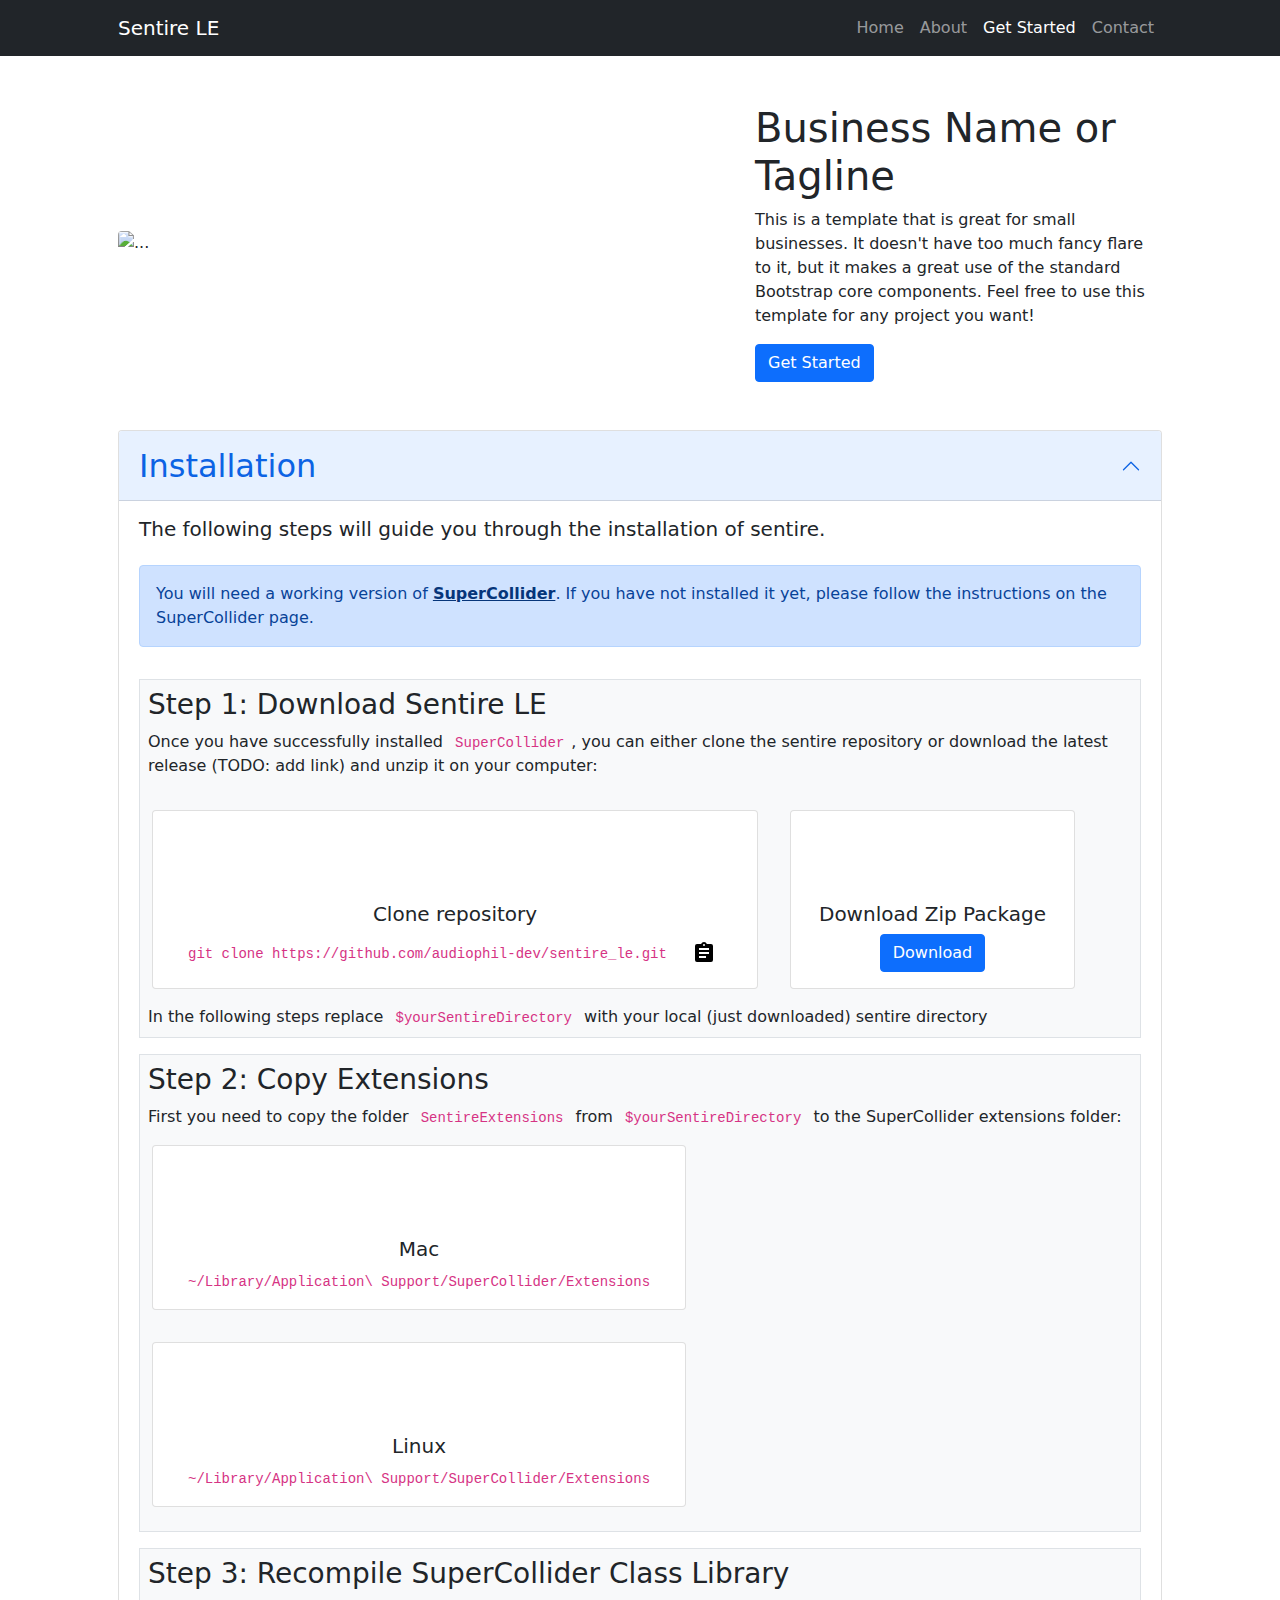
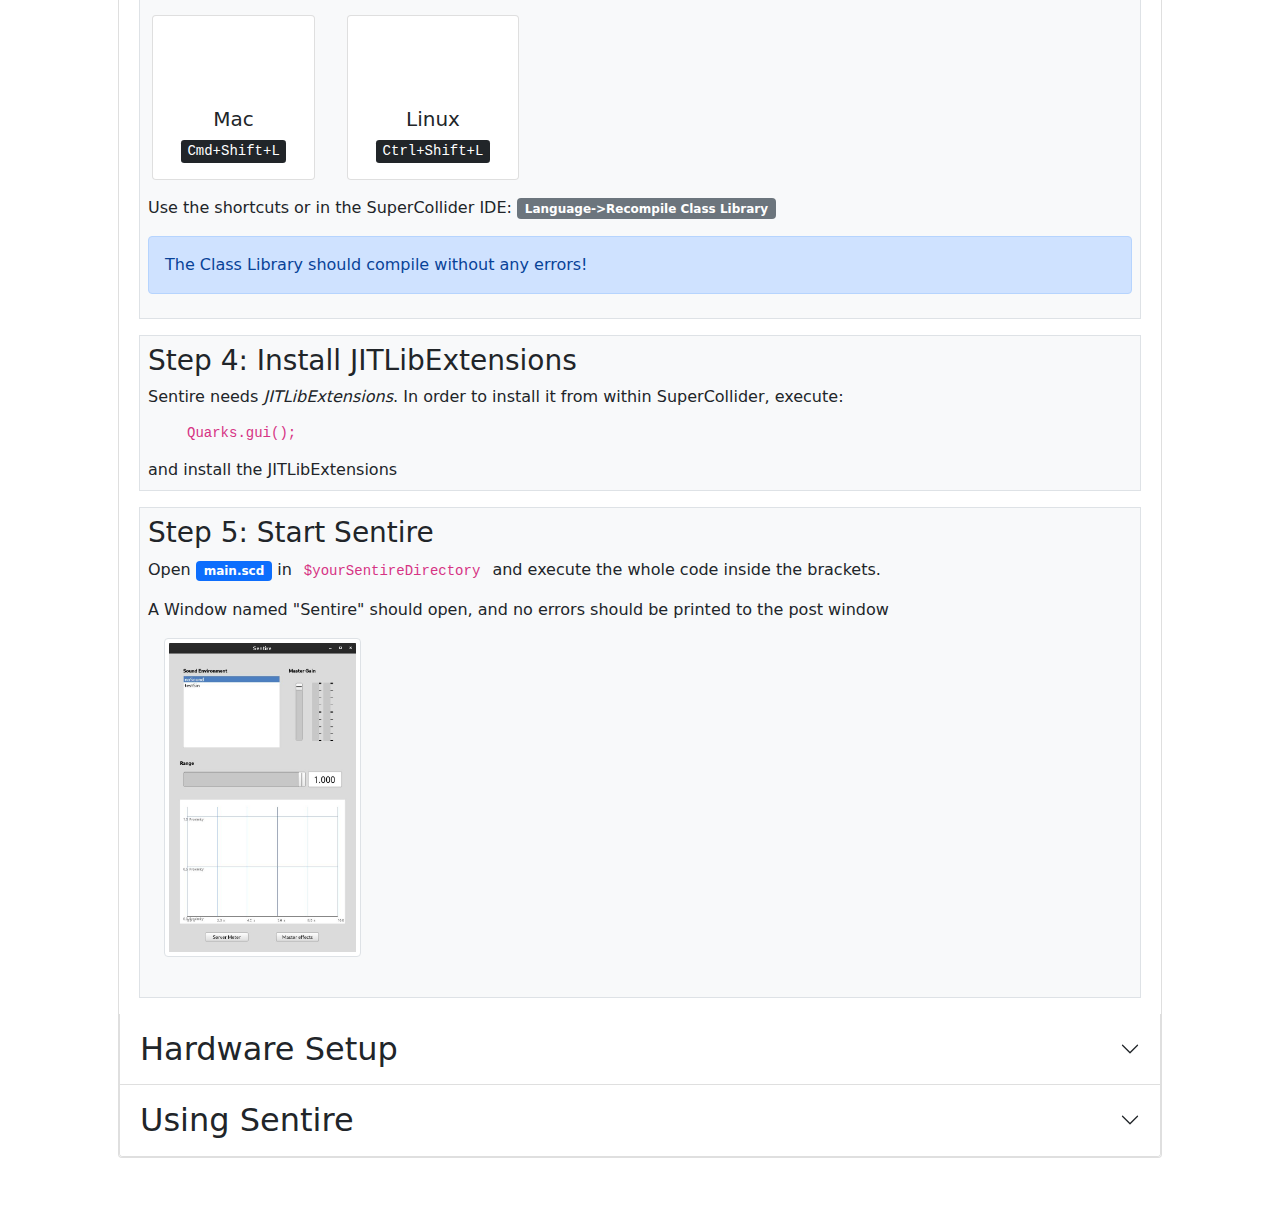
==== docs/getting-started.html @ d215a847 "First simple version of web page, still work in progress" ====
<!DOCTYPE html>
<html lang="en">

<head>
    <meta charset="utf-8" />
    <meta name="viewport" content="width=device-width, initial-scale=1, shrink-to-fit=no" />
    <meta name="description" content="" />
    <meta name="author" content="" />
    <title>Sentire</title>
    <!-- Favicon-->
    <link rel="icon" type="image/x-icon" href="assets/favicon.ico" />
    <!-- Core theme CSS (includes Bootstrap)-->
    <link href="css/styles.css" rel="stylesheet" />
</head>

<body>
    <!-- Responsive navbar-->
    <nav class="navbar navbar-expand-lg navbar-dark bg-dark">
        <div class="container px-5">
            <a class="navbar-brand" href="#!">Sentire LE</a>
            <button class="navbar-toggler" type="button" data-bs-toggle="collapse"
                data-bs-target="#navbarSupportedContent" aria-controls="navbarSupportedContent" aria-expanded="false"
                aria-label="Toggle navigation"><span class="navbar-toggler-icon"></span></button>
            <div class="collapse navbar-collapse" id="navbarSupportedContent">
                <ul class="navbar-nav ms-auto mb-2 mb-lg-0">
                    <li class="nav-item"><a class="nav-link" href="index.html">Home</a></li>
                    <li class="nav-item"><a class="nav-link" href="#!">About</a></li>
                    <li class="nav-item"><a class="nav-link active" aria-current="page" href="#!">Get Started</a></li>
                    <li class="nav-item"><a class="nav-link" href="#!">Contact</a></li>
                </ul>
            </div>
        </div>
    </nav>
    <!-- Page Content-->
    <div class="container px-4 px-lg-5">
        <!-- Heading Row-->
        <div class="row gx-4 gx-lg-5 align-items-center my-5">
            <div class="col-lg-7"><img class="img-fluid rounded mb-4 mb-lg-0"
                    src="https://dummyimage.com/900x400/dee2e6/6c757d.jpg" alt="..." /></div>
            <div class="col-lg-5">
                <h1 class="font-weight-light">Business Name or Tagline</h1>
                <p>This is a template that is great for small businesses. It doesn't have too much fancy flare to it,
                    but it makes a great use of the standard Bootstrap core components. Feel free to use this template
                    for any project you want!</p>
                <a class="btn btn-primary" href="#!">Get Started</a>
            </div>
        </div>
        <!-- Accordion-->
        <div class="accordion" id="accordionExample">
            <div class="accordion-item">
                <h2 class="accordion-header" id="Installation">
                    <button class="accordion-button" type="button" data-bs-toggle="collapse"
                        data-bs-target="#collapseOne" aria-expanded="true" aria-controls="collapseOne">
                        Installation
                    </button>
                </h2>
                
                <div id="collapseOne" class="accordion-collapse collapse show" aria-labelledby="Installation"
                    data-bs-parent="#accordionExample">
                    <!-- Accordion Body-->
                    <div class="accordion-body">
                        <div class="d-grid gap-3">
                            <h5>The following steps will guide you through the installation of sentire.</h5>
                            <div class="alert alert-primary" role="alert">
                                You will need a working version of <a href="https://supercollider.github.io"
                                    class="alert-link">SuperCollider</a>. If you have not installed it yet, please
                                follow the instructions on the SuperCollider page.
                            </div>

                            <!--Step 1: Download-->
                            <div class="p-2 bg-light border">
                                <h3>Step 1: Download Sentire LE</h3>

                                <div class="d-grid gap-1">

                                    <p>Once you have successfully installed <code>SuperCollider</code>, you can either
                                        clone the sentire repository or download the latest release (TODO: add link) and
                                        unzip it on your computer:</p>
                                    
                                </div>

                                <div class="row">
                                    <div class="card text-center" style="width: auto;">
                                        <div class="card-body">

                                            <i class='fab fa-github' style='font-size:50px; margin: 1rem'></i>
                                            <h5 class="card-title">Clone repository</h5>
                                            <p class="card-text">
                                                <Code>git clone https://github.com/audiophil-dev/sentire_le.git</Code>
                                                <button type="button"
                                                    class="btn btn-default btn-copy js-tooltip js-copy"
                                                    data-toggle="tooltip" data-placement="bottom"
                                                    data-copy="git clone https://github.com/audiophil-dev/sentire_le.git"
                                                    title="Copy to clipboard">
                                                    <!-- icon from google's material design library -->
                                                    <svg class="icon" xmlns="http://www.w3.org/2000/svg"
                                                        xmlns:xlink="http://www.w3.org/1999/xlink" version="1.1"
                                                        width="24" height="24" viewBox="0 0 24 24">
                                                        <path
                                                            d="M17,9H7V7H17M17,13H7V11H17M14,17H7V15H14M12,3A1,1 0 0,1 13,4A1,1 0 0,1 12,5A1,1 0 0,1 11,4A1,1 0 0,1 12,3M19,3H14.82C14.4,1.84 13.3,1 12,1C10.7,1 9.6,1.84 9.18,3H5A2,2 0 0,0 3,5V19A2,2 0 0,0 5,21H19A2,2 0 0,0 21,19V5A2,2 0 0,0 19,3Z" />
                                                    </svg>
                                                </button>
                                            </p>
                                        </div>
                                    </div>

                                    <div class="card text-center" style="width: auto;">
                                        <div class="card-body">
                                            <i class='fas fa-download' style='font-size:50px; margin: 1rem'></i>

                                            <h5 class="card-title">Download Zip Package</h5>

                                            <p class="card-text">
                                                <button type="button" class="btn btn-primary">Download</button>
                                        </div>
                                    </div>
                                </div>

                                In the following steps replace <code>$yourSentireDirectory</code> with your local (just downloaded) sentire directory


                            </div>
                            <div class="p-2 bg-light border">
                                <h3>Step 2: Copy Extensions</h3>

                                First you need to copy the folder <code>SentireExtensions</code> from <code>$yourSentireDirectory</code> to the SuperCollider extensions folder:

                                <div class="row">
                                    <div class="card text-center" style="width: auto;">
                                        <div class="card-body">
                                            <i class='fab fa-apple' style='font-size:50px; margin: 1rem'></i>
                                            <h5 class="card-title">Mac</h5>
                                            <p class="card-text">
                                                <Code>~/Library/Application\ Support/SuperCollider/Extensions</Code>
                                            </p>
                                        </div>
                                    </div>

                                    <div class="card text-center" style="width: auto;">
                                        <div class="card-body">
                                            <i class='fab fa-linux' style='font-size:50px; margin: 1rem'></i>
                                            <h5 class="card-title">Linux</h5>
                                            <p class="card-text">
                                                <Code>~/Library/Application\ Support/SuperCollider/Extensions</Code>
                                        </div>
                                    </div>
                                </div>

                            </div>
                            <!--Step 3-->
                            <div class="p-2 bg-light border">
                                <h3>Step 3: Recompile SuperCollider Class Library</h3>

                                <div class="row">
                                    <div class="card text-center" style="width: auto;">
                                        <div class="card-body">
                                            <i class='fab fa-apple' style='font-size:50px; margin: 1rem'></i>
                                            <h5 class="card-title">Mac</h5>
                                            <p class="card-text">
                                                <kbd>Cmd+Shift+L</kbd>
                                            </p>
                                        </div>
                                    </div>

                                    <div class="card text-center" style="width: auto;">
                                        <div class="card-body">
                                            <i class='fab fa-linux' style='font-size:50px; margin: 1rem'></i>
                                            <h5 class="card-title">Linux</h5>
                                            <p class="card-text">
                                                <kbd>Ctrl+Shift+L</kbd>
                                        </div>
                                    </div>
                                </div>

                                <p>
                                Use the shortcuts or in the SuperCollider IDE: <span class="badge bg-secondary">Language->Recompile Class Library</span>
                                </p>

                                <div class="alert alert-primary" role="alert">
                                    The Class Library should compile without any errors!
                                </div>
                            </div>

                            <!--Step 4-->
                            <div class="p-2 bg-light border">
                                <h3>Step 4: Install JITLibExtensions</h3>

                                Sentire needs <i>JITLibExtensions</i>. In order to install it from within SuperCollider, execute:
                                
                                <pre><code>Quarks.gui();</code></pre>

                                and install the JITLibExtensions
                                
                            </div>

                            <!--Step 5-->
                            <div class="p-2 bg-light border">
                                <h3>Step 5: Start Sentire</h3>
                                <p>
                                Open <span class="badge bg-primary">main.scd</span> in <code>$yourSentireDirectory</code> and execute the whole code inside the brackets.
                                </p>
                                A Window named "Sentire" should open, and no errors should be printed to the post window

                                <p>
                                <img src="assets/sentire_software.jpeg" class="img-thumbnail" alt="Responsive image">
                                </p>
                            </div>
                        </div>
                        


                    

                    </div>

                </div>
                <div class="accordion-item">
                    <h2 class="accordion-header" id="headingTwo">
                        <button class="accordion-button collapsed" type="button" data-bs-toggle="collapse"
                            data-bs-target="#collapseTwo" aria-expanded="false" aria-controls="collapseTwo">
                            Hardware Setup
                        </button>
                    </h2>
                    <div id="collapseTwo" class="accordion-collapse collapse" aria-labelledby="headingTwo"
                        data-bs-parent="#accordionExample">
                        <div class="accordion-body">
                            <strong>This is the second item's accordion body.</strong> It is hidden by default, until
                            the collapse plugin adds the appropriate classes that we use to style each element. These
                            classes control the overall appearance, as well as the showing and hiding via CSS
                            transitions. You can modify any of this with custom CSS or overriding our default variables.
                            It's also worth noting that just about any HTML can go within the
                            <code>.accordion-body</code>, though the transition does limit overflow.
                        </div>
                    </div>
                </div>
                <div class="accordion-item">
                    <h2 class="accordion-header" id="headingThree">
                        <button class="accordion-button collapsed" type="button" data-bs-toggle="collapse"
                            data-bs-target="#collapseThree" aria-expanded="false" aria-controls="collapseThree">
                            Using Sentire
                        </button>
                    </h2>
                    <div id="collapseThree" class="accordion-collapse collapse" aria-labelledby="headingThree"
                        data-bs-parent="#accordionExample">
                        <div class="accordion-body">
                            <strong>This is the third item's accordion body.</strong> It is hidden by default, until the
                            collapse plugin adds the appropriate classes that we use to style each element. These
                            classes control the overall appearance, as well as the showing and hiding via CSS
                            transitions. You can modify any of this with custom CSS or overriding our default variables.
                            It's also worth noting that just about any HTML can go within the
                            <code>.accordion-body</code>, though the transition does limit overflow.
                        </div>
                    </div>
                </div>
            </div>
        </div>
        </div>

        <!-- Footer-->
        <div id="footer"></div>

        <!-- Bootstrap core JS-->
        <script src="https://cdn.jsdelivr.net/npm/bootstrap@5.1.3/dist/js/bootstrap.bundle.min.js"></script>
        <!-- Core theme JS-->
        <script 
            src="https://code.jquery.com/jquery-3.3.1.js"
            integrity="sha256-2Kok7MbOyxpgUVvAk/HJ2jigOSYS2auK4Pfzbm7uH60="
            crossorigin="anonymous"></script>
        <script src="https://cdn.jsdelivr.net/npm/popper.js@1.16.0/dist/umd/popper.min.js"
            integrity="sha384-Q6E9RHvbIyZFJoft+2mJbHaEWldlvI9IOYy5n3zV9zzTtmI3UksdQRVvoxMfooAo"
            crossorigin="anonymous"></script>
        <script src="https://cdn.jsdelivr.net/npm/bootstrap@4.4.1/dist/js/bootstrap.min.js"
            integrity="sha384-wfSDF2E50Y2D1uUdj0O3uMBJnjuUD4Ih7YwaYd1iqfktj0Uod8GCExl3Og8ifwB6"
            crossorigin="anonymous"></script>
        <script src='https://kit.fontawesome.com/a076d05399.js' crossorigin='anonymous'></script>
        <script src="js/scripts.js"></script>
</body>

</html>
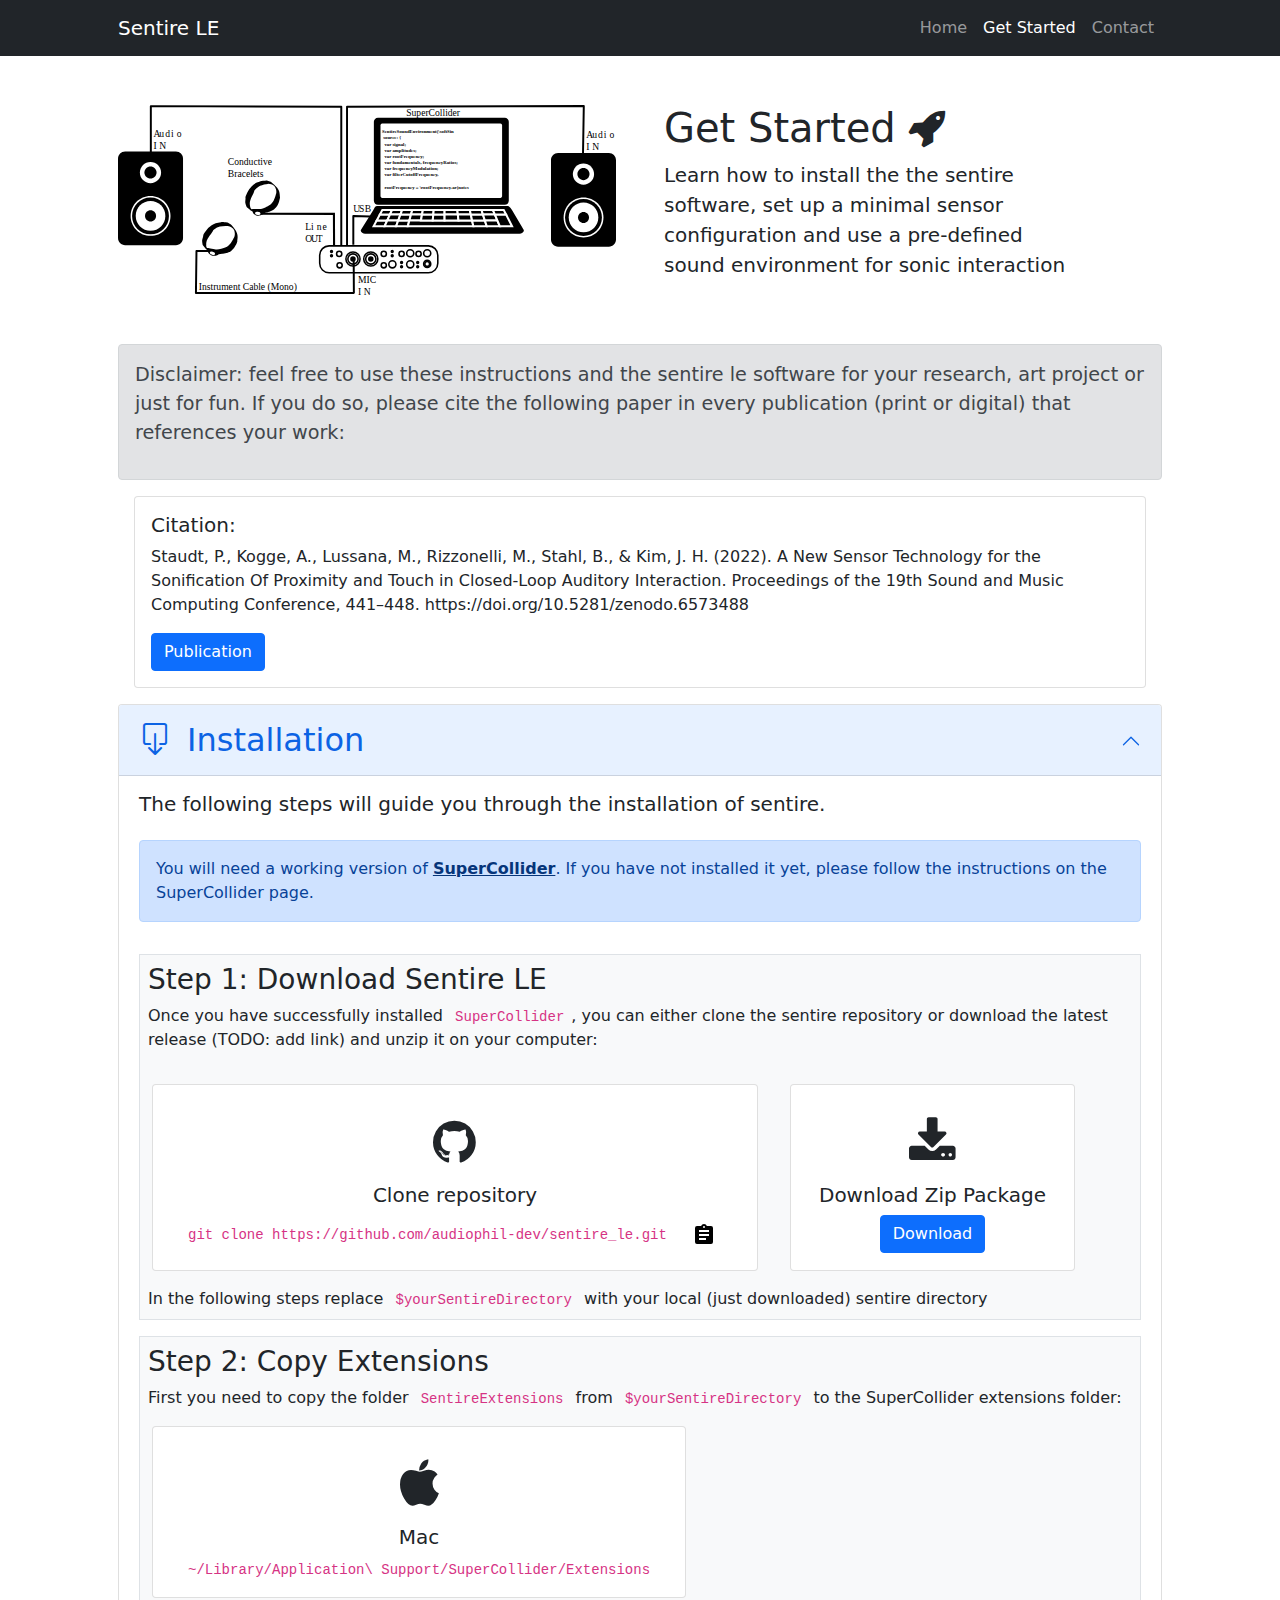
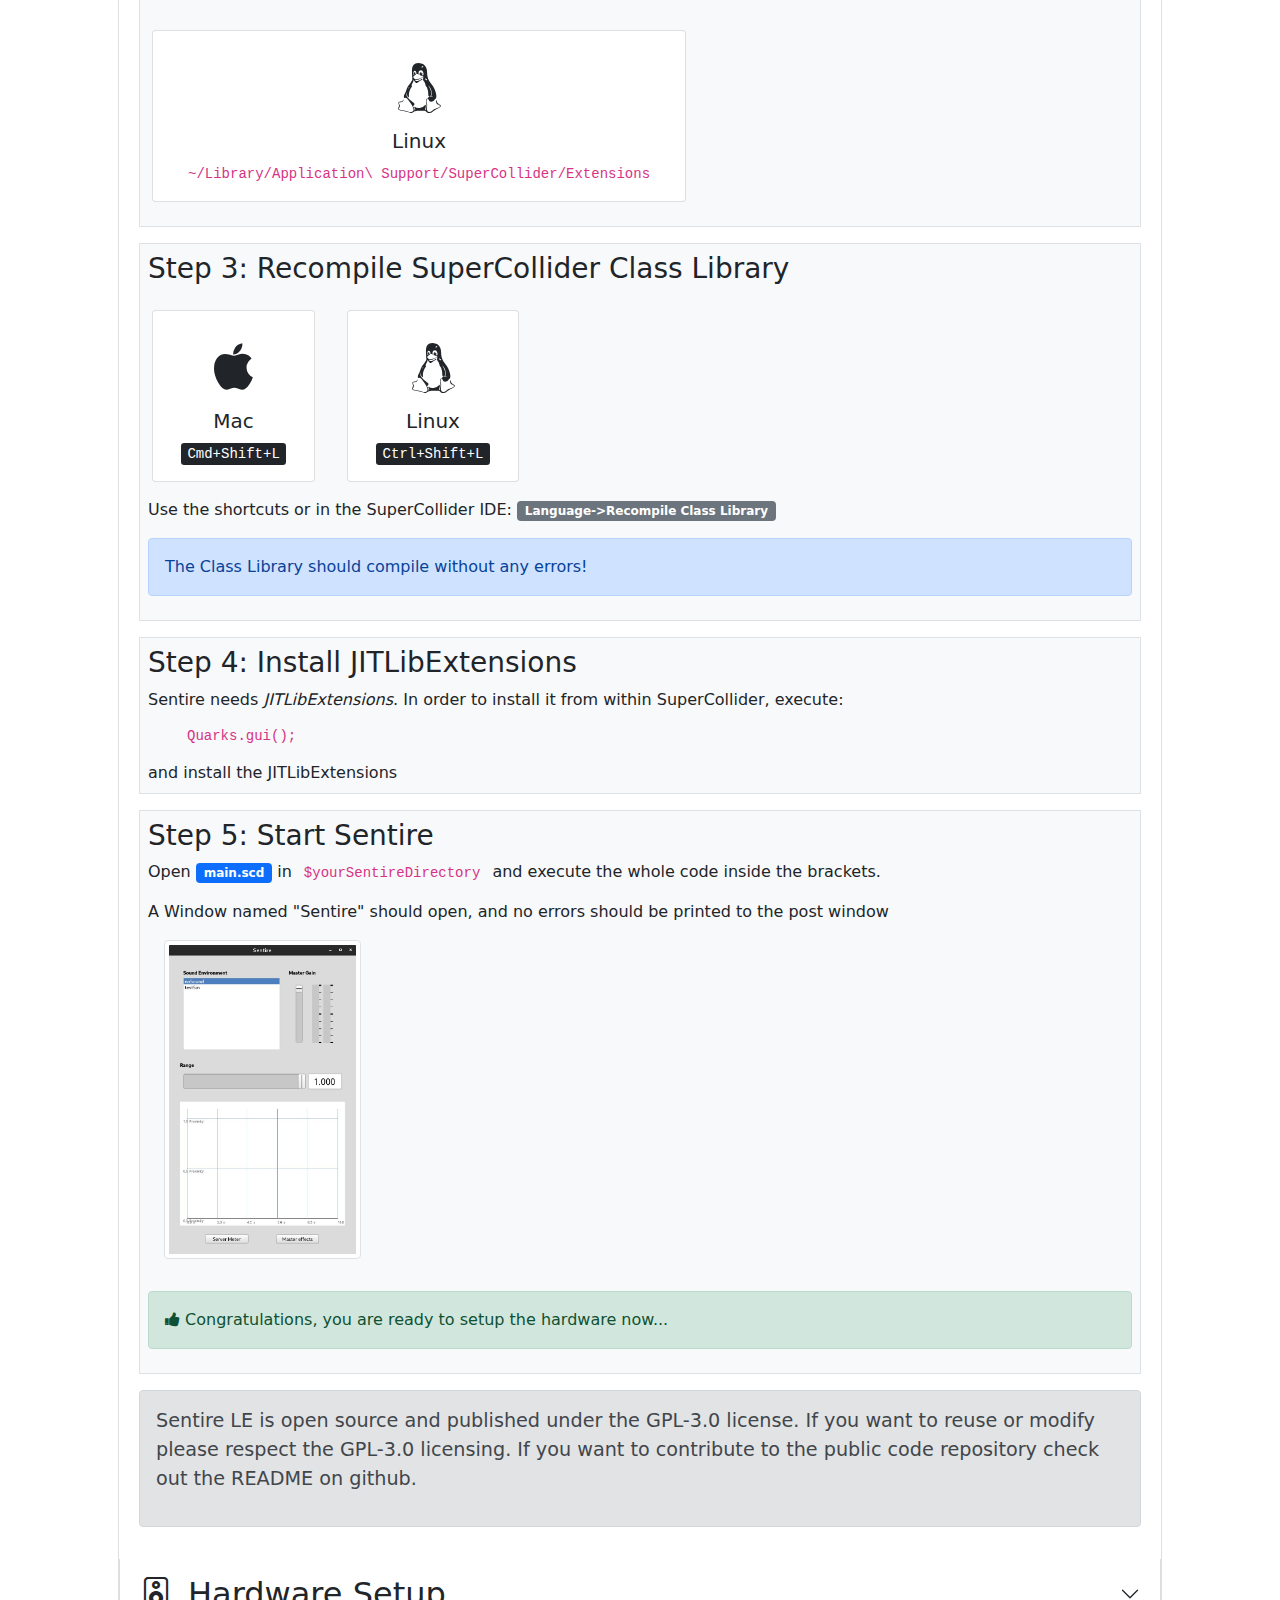
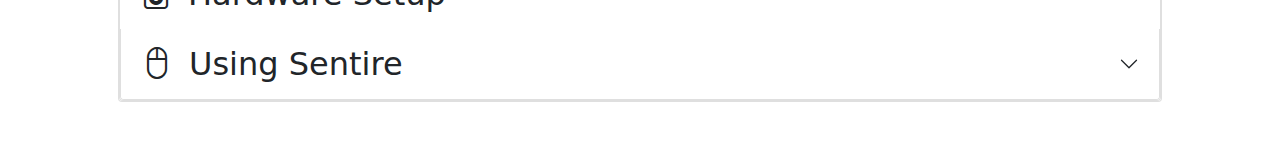
==== commit 832ac20b: "Plenty of new content, mainly getting started..." ====
--- a/docs/getting-started.html
+++ b/docs/getting-started.html
@@ -7,10 +7,17 @@
     <meta name="description" content="" />
     <meta name="author" content="" />
     <title>Sentire</title>
-    <!-- Favicon-->
-    <link rel="icon" type="image/x-icon" href="assets/favicon.ico" />
-    <!-- Core theme CSS (includes Bootstrap)-->
-    <link href="css/styles.css" rel="stylesheet" />
+
+    <!-- Bootstrap Font Icon CSS -->
+    <link rel="stylesheet" href="https://cdn.jsdelivr.net/npm/bootstrap-icons@1.5.0/font/bootstrap-icons.css">
+</head>
+<!-- Favicon-->
+<link rel="icon" type="image/x-icon" href="assets/favicon.ico" />
+<!-- Core theme CSS (includes Bootstrap)-->
+<link href="css/styles.css" rel="stylesheet" />
+
+<!-- Font Awesome -->
+<link href="//netdna.bootstrapcdn.com/font-awesome/4.0.3/css/font-awesome.css" rel="stylesheet">
 </head>
 
 <body>
@@ -24,7 +31,6 @@
             <div class="collapse navbar-collapse" id="navbarSupportedContent">
                 <ul class="navbar-nav ms-auto mb-2 mb-lg-0">
                     <li class="nav-item"><a class="nav-link" href="index.html">Home</a></li>
-                    <li class="nav-item"><a class="nav-link" href="#!">About</a></li>
                     <li class="nav-item"><a class="nav-link active" aria-current="page" href="#!">Get Started</a></li>
                     <li class="nav-item"><a class="nav-link" href="#!">Contact</a></li>
                 </ul>
@@ -35,26 +41,46 @@
     <div class="container px-4 px-lg-5">
         <!-- Heading Row-->
         <div class="row gx-4 gx-lg-5 align-items-center my-5">
-            <div class="col-lg-7"><img class="img-fluid rounded mb-4 mb-lg-0"
-                    src="https://dummyimage.com/900x400/dee2e6/6c757d.jpg" alt="..." /></div>
+            <div class="col-lg-6"><img class="img-fluid rounded mb-4 mb-lg-0" src="assets/setup.svg" /></div>
             <div class="col-lg-5">
-                <h1 class="font-weight-light">Business Name or Tagline</h1>
-                <p>This is a template that is great for small businesses. It doesn't have too much fancy flare to it,
-                    but it makes a great use of the standard Bootstrap core components. Feel free to use this template
-                    for any project you want!</p>
-                <a class="btn btn-primary" href="#!">Get Started</a>
+                <h1 class="font-weight-light">Get Started <i class='fa fa-rocket'></i></h1>
+                <p class="lead">Learn how to install the the sentire software, set up a minimal sensor configuration and
+                    use a pre-defined sound environment for sonic interaction</p>
             </div>
         </div>
+
+        <!-- Disclaimer -->
+        <div class="alert alert-secondary" role="alert" style="font-size: larger;">
+            <p>Disclaimer: feel free to use these instructions and the sentire le software for your research, art
+                project or just for fun. If you do so, please cite the following paper in every publication (print or
+                digital) that references your work:
+            </p>
+        </div>
+
+        <div class="row-lg-5">
+            <div class="card" style="width: auto;">
+                <div class="card-body">
+                    <h5 class="card-title">Citation:</h5>
+                    <p class="card-text">
+                        Staudt, P., Kogge, A., Lussana, M., Rizzonelli, M., Stahl, B., & Kim, J. H. (2022). A New Sensor
+                        Technology for the Sonification Of Proximity and Touch in Closed-Loop Auditory Interaction.
+                        Proceedings of the 19th Sound and Music Computing Conference, 441–448.
+                        https://doi.org/10.5281/zenodo.6573488</p>
+                    <a href="https://doi.org/10.5281/zenodo.6573488" target="_blank" class="btn btn-primary">Publication</a>
+                </div>
+            </div>
+        </div>
+
         <!-- Accordion-->
-        <div class="accordion" id="accordionExample">
+        <div class="accordion" id="accordionInstruction">
             <div class="accordion-item">
                 <h2 class="accordion-header" id="Installation">
                     <button class="accordion-button" type="button" data-bs-toggle="collapse"
                         data-bs-target="#collapseOne" aria-expanded="true" aria-controls="collapseOne">
-                        Installation
+                        <i class="bi-box-arrow-down" style="padding-right: 1rem"></i> Installation
                     </button>
                 </h2>
-                
+
                 <div id="collapseOne" class="accordion-collapse collapse show" aria-labelledby="Installation"
                     data-bs-parent="#accordionExample">
                     <!-- Accordion Body-->
@@ -76,14 +102,14 @@
                                     <p>Once you have successfully installed <code>SuperCollider</code>, you can either
                                         clone the sentire repository or download the latest release (TODO: add link) and
                                         unzip it on your computer:</p>
-                                    
+
                                 </div>
 
                                 <div class="row">
                                     <div class="card text-center" style="width: auto;">
                                         <div class="card-body">
 
-                                            <i class='fab fa-github' style='font-size:50px; margin: 1rem'></i>
+                                            <i class='fa fa-github' style='font-size:50px; margin: 1rem'></i>
                                             <h5 class="card-title">Clone repository</h5>
                                             <p class="card-text">
                                                 <Code>git clone https://github.com/audiophil-dev/sentire_le.git</Code>
@@ -106,7 +132,7 @@
 
                                     <div class="card text-center" style="width: auto;">
                                         <div class="card-body">
-                                            <i class='fas fa-download' style='font-size:50px; margin: 1rem'></i>
+                                            <i class='fa fa-download' style='font-size:50px; margin: 1rem'></i>
 
                                             <h5 class="card-title">Download Zip Package</h5>
 
@@ -116,19 +142,21 @@
                                     </div>
                                 </div>
 
-                                In the following steps replace <code>$yourSentireDirectory</code> with your local (just downloaded) sentire directory
+                                In the following steps replace <code>$yourSentireDirectory</code> with your local (just
+                                downloaded) sentire directory
 
 
                             </div>
                             <div class="p-2 bg-light border">
                                 <h3>Step 2: Copy Extensions</h3>
 
-                                First you need to copy the folder <code>SentireExtensions</code> from <code>$yourSentireDirectory</code> to the SuperCollider extensions folder:
+                                First you need to copy the folder <code>SentireExtensions</code> from
+                                <code>$yourSentireDirectory</code> to the SuperCollider extensions folder:
 
                                 <div class="row">
                                     <div class="card text-center" style="width: auto;">
                                         <div class="card-body">
-                                            <i class='fab fa-apple' style='font-size:50px; margin: 1rem'></i>
+                                            <i class='fa fa-apple' style='font-size:50px; margin: 1rem'></i>
                                             <h5 class="card-title">Mac</h5>
                                             <p class="card-text">
                                                 <Code>~/Library/Application\ Support/SuperCollider/Extensions</Code>
@@ -138,7 +166,7 @@
 
                                     <div class="card text-center" style="width: auto;">
                                         <div class="card-body">
-                                            <i class='fab fa-linux' style='font-size:50px; margin: 1rem'></i>
+                                            <i class='fa fa-linux' style='font-size:50px; margin: 1rem'></i>
                                             <h5 class="card-title">Linux</h5>
                                             <p class="card-text">
                                                 <Code>~/Library/Application\ Support/SuperCollider/Extensions</Code>
@@ -154,7 +182,7 @@
                                 <div class="row">
                                     <div class="card text-center" style="width: auto;">
                                         <div class="card-body">
-                                            <i class='fab fa-apple' style='font-size:50px; margin: 1rem'></i>
+                                            <i class='fa fa-apple' style='font-size:50px; margin: 1rem'></i>
                                             <h5 class="card-title">Mac</h5>
                                             <p class="card-text">
                                                 <kbd>Cmd+Shift+L</kbd>
@@ -164,7 +192,7 @@
 
                                     <div class="card text-center" style="width: auto;">
                                         <div class="card-body">
-                                            <i class='fab fa-linux' style='font-size:50px; margin: 1rem'></i>
+                                            <i class='fa fa-linux' style='font-size:50px; margin: 1rem'></i>
                                             <h5 class="card-title">Linux</h5>
                                             <p class="card-text">
                                                 <kbd>Ctrl+Shift+L</kbd>
@@ -173,7 +201,8 @@
                                 </div>
 
                                 <p>
-                                Use the shortcuts or in the SuperCollider IDE: <span class="badge bg-secondary">Language->Recompile Class Library</span>
+                                    Use the shortcuts or in the SuperCollider IDE: <span
+                                        class="badge bg-secondary">Language->Recompile Class Library</span>
                                 </p>
 
                                 <div class="alert alert-primary" role="alert">
@@ -185,32 +214,40 @@
                             <div class="p-2 bg-light border">
                                 <h3>Step 4: Install JITLibExtensions</h3>
 
-                                Sentire needs <i>JITLibExtensions</i>. In order to install it from within SuperCollider, execute:
-                                
+                                Sentire needs <i>JITLibExtensions</i>. In order to install it from within SuperCollider,
+                                execute:
+
                                 <pre><code>Quarks.gui();</code></pre>
 
                                 and install the JITLibExtensions
-                                
+
                             </div>
 
                             <!--Step 5-->
                             <div class="p-2 bg-light border">
                                 <h3>Step 5: Start Sentire</h3>
                                 <p>
-                                Open <span class="badge bg-primary">main.scd</span> in <code>$yourSentireDirectory</code> and execute the whole code inside the brackets.
+                                    Open <span class="badge bg-primary">main.scd</span> in
+                                    <code>$yourSentireDirectory</code> and execute the whole code inside the brackets.
                                 </p>
                                 A Window named "Sentire" should open, and no errors should be printed to the post window
-
                                 <p>
-                                <img src="assets/sentire_software.jpeg" class="img-thumbnail" alt="Responsive image">
+                                    <img src="assets/sentire_software.jpeg" class="img-thumbnail"
+                                        alt="Responsive image">
                                 </p>
+
+                                <div class="alert alert-success" role="alert">
+                                    <i class='fa fa-thumbs-up'></i>
+                                    Congratulations, you are ready to setup the hardware now...
+                                </div>
+
+                            </div>
+
+                            <div class="alert alert-secondary" role="alert" style="font-size: larger;">
+                                <p>Sentire LE is open source and published under the GPL-3.0 license. If you want to reuse or modify please respect the GPL-3.0 licensing. If you want to contribute to the public code repository check out the README on github.
+                                </p>
                             </div>
                         </div>
-                        
-
-
-                    
-
                     </div>
 
                 </div>
@@ -218,62 +255,105 @@
                     <h2 class="accordion-header" id="headingTwo">
                         <button class="accordion-button collapsed" type="button" data-bs-toggle="collapse"
                             data-bs-target="#collapseTwo" aria-expanded="false" aria-controls="collapseTwo">
-                            Hardware Setup
+                            <i class="bi-speaker" style="padding-right: 1rem"></i>Hardware Setup
                         </button>
                     </h2>
                     <div id="collapseTwo" class="accordion-collapse collapse" aria-labelledby="headingTwo"
                         data-bs-parent="#accordionExample">
                         <div class="accordion-body">
-                            <strong>This is the second item's accordion body.</strong> It is hidden by default, until
-                            the collapse plugin adds the appropriate classes that we use to style each element. These
-                            classes control the overall appearance, as well as the showing and hiding via CSS
-                            transitions. You can modify any of this with custom CSS or overriding our default variables.
-                            It's also worth noting that just about any HTML can go within the
-                            <code>.accordion-body</code>, though the transition does limit overflow.
+                            <div class="alert alert-secondary" role="alert">
+                                For a minimal sentire setup you need two instrument cables an audio interface with at
+                                least three output channels and one input channel with pre-amplification (MIC input)
+
+                            </div>
+
+                            <h3>Cables</h3>
+
+                            You can use any (audio) cable as a basis, but we recommend to use TRS Cables (standard
+                            instrument cable with Jack connectors).
+
+
+                            <div class="row">
+                                <div class="card text-center" style="width: 18rem;">
+                                    <img src="assets/sentire_cable.jpeg" class="card-img-top"
+                                        style="height:15rem; width:auto;">
+                                    <div class="card-body">
+                                        <h5 class="card-title">Professional Solution</h5>
+                                        <p class="card-text">
+                                            We use thin instrument cables with a TRS connector on the one side and a
+                                            conductive wristband (ESD Wristband) fixed to the other side.
+                                        </p>
+                                    </div>
+                                </div>
+
+                                <div class="card text-center" style="width: 18rem;">
+                                    <div class="card-body">
+                                        <i class="bi-tools" style='font-size:10rem'></i>
+                                        <h5 class="card-title">DIY Solution</h5>
+                                        Take an old instrument cable with Jack connectors (TRS). Optionally cut one end.
+                                        You can attach anything that conducts to the "hot" wire of the cable.
+                                        <p class="card-text">
+                                    </div>
+                                </div>
+                            </div>
+
+                            <h3>Connections to the audio interface</h3>
+
+                            <p>Connect one cable to the first mic input (channel 1) of your audio interface, the other
+                                to the first line output (channel 1). Connect your speaker or sound system to line out
+                                channels 3 and 4.
+                            </p>
+
+                            <div class="alert alert-warning" role="alert">
+                                <i class='fa fa-info' style="padding-right:1rem"></i>
+                                If you want to use another channel configuration, you need to change the configuration
+                                of the sentire software (see next section).
+                            </div>
                         </div>
                     </div>
-                </div>
-                <div class="accordion-item">
-                    <h2 class="accordion-header" id="headingThree">
-                        <button class="accordion-button collapsed" type="button" data-bs-toggle="collapse"
-                            data-bs-target="#collapseThree" aria-expanded="false" aria-controls="collapseThree">
-                            Using Sentire
-                        </button>
-                    </h2>
-                    <div id="collapseThree" class="accordion-collapse collapse" aria-labelledby="headingThree"
-                        data-bs-parent="#accordionExample">
-                        <div class="accordion-body">
-                            <strong>This is the third item's accordion body.</strong> It is hidden by default, until the
-                            collapse plugin adds the appropriate classes that we use to style each element. These
-                            classes control the overall appearance, as well as the showing and hiding via CSS
-                            transitions. You can modify any of this with custom CSS or overriding our default variables.
-                            It's also worth noting that just about any HTML can go within the
-                            <code>.accordion-body</code>, though the transition does limit overflow.
+                    <div class="accordion-item">
+                        <h2 class="accordion-header" id="headingThree">
+                            <button class="accordion-button collapsed" type="button" data-bs-toggle="collapse"
+                                data-bs-target="#collapseThree" aria-expanded="false" aria-controls="collapseThree">
+                                <i class="bi-mouse2" style="padding-right: 1rem"></i>
+                                Using Sentire
+                            </button>
+                        </h2>
+                        <div id="collapseThree" class="accordion-collapse collapse" aria-labelledby="headingThree"
+                            data-bs-parent="#accordionExample">
+                            <div class="accordion-body">
+                                <strong>This is the third item's accordion body.</strong> It is hidden by default, until
+                                the
+                                collapse plugin adds the appropriate classes that we use to style each element. These
+                                classes control the overall appearance, as well as the showing and hiding via CSS
+                                transitions. You can modify any of this with custom CSS or overriding our default
+                                variables.
+                                It's also worth noting that just about any HTML can go within the
+                                <code>.accordion-body</code>, though the transition does limit overflow.
+                            </div>
                         </div>
                     </div>
                 </div>
             </div>
         </div>
-        </div>
-
-        <!-- Footer-->
-        <div id="footer"></div>
-
-        <!-- Bootstrap core JS-->
-        <script src="https://cdn.jsdelivr.net/npm/bootstrap@5.1.3/dist/js/bootstrap.bundle.min.js"></script>
-        <!-- Core theme JS-->
-        <script 
-            src="https://code.jquery.com/jquery-3.3.1.js"
-            integrity="sha256-2Kok7MbOyxpgUVvAk/HJ2jigOSYS2auK4Pfzbm7uH60="
-            crossorigin="anonymous"></script>
-        <script src="https://cdn.jsdelivr.net/npm/popper.js@1.16.0/dist/umd/popper.min.js"
-            integrity="sha384-Q6E9RHvbIyZFJoft+2mJbHaEWldlvI9IOYy5n3zV9zzTtmI3UksdQRVvoxMfooAo"
-            crossorigin="anonymous"></script>
-        <script src="https://cdn.jsdelivr.net/npm/bootstrap@4.4.1/dist/js/bootstrap.min.js"
-            integrity="sha384-wfSDF2E50Y2D1uUdj0O3uMBJnjuUD4Ih7YwaYd1iqfktj0Uod8GCExl3Og8ifwB6"
-            crossorigin="anonymous"></script>
-        <script src='https://kit.fontawesome.com/a076d05399.js' crossorigin='anonymous'></script>
-        <script src="js/scripts.js"></script>
+    </div>
+
+    <!-- Footer-->
+    <div id="footer"></div>
+
+    <!-- Bootstrap core JS-->
+    <script src="https://cdn.jsdelivr.net/npm/bootstrap@5.1.3/dist/js/bootstrap.bundle.min.js"></script>
+    <!-- Core theme JS-->
+    <script src="https://code.jquery.com/jquery-3.3.1.js"
+        integrity="sha256-2Kok7MbOyxpgUVvAk/HJ2jigOSYS2auK4Pfzbm7uH60=" crossorigin="anonymous"></script>
+    <script src="https://cdn.jsdelivr.net/npm/popper.js@1.16.0/dist/umd/popper.min.js"
+        integrity="sha384-Q6E9RHvbIyZFJoft+2mJbHaEWldlvI9IOYy5n3zV9zzTtmI3UksdQRVvoxMfooAo"
+        crossorigin="anonymous"></script>
+    <script src="https://cdn.jsdelivr.net/npm/bootstrap@4.4.1/dist/js/bootstrap.min.js"
+        integrity="sha384-wfSDF2E50Y2D1uUdj0O3uMBJnjuUD4Ih7YwaYd1iqfktj0Uod8GCExl3Og8ifwB6"
+        crossorigin="anonymous"></script>
+    <!--script src='https://kit.fontawesome.com/a076d05399.js' crossorigin='anonymous'></script-->
+    <script src="js/scripts.js"></script>
 </body>
 
 </html>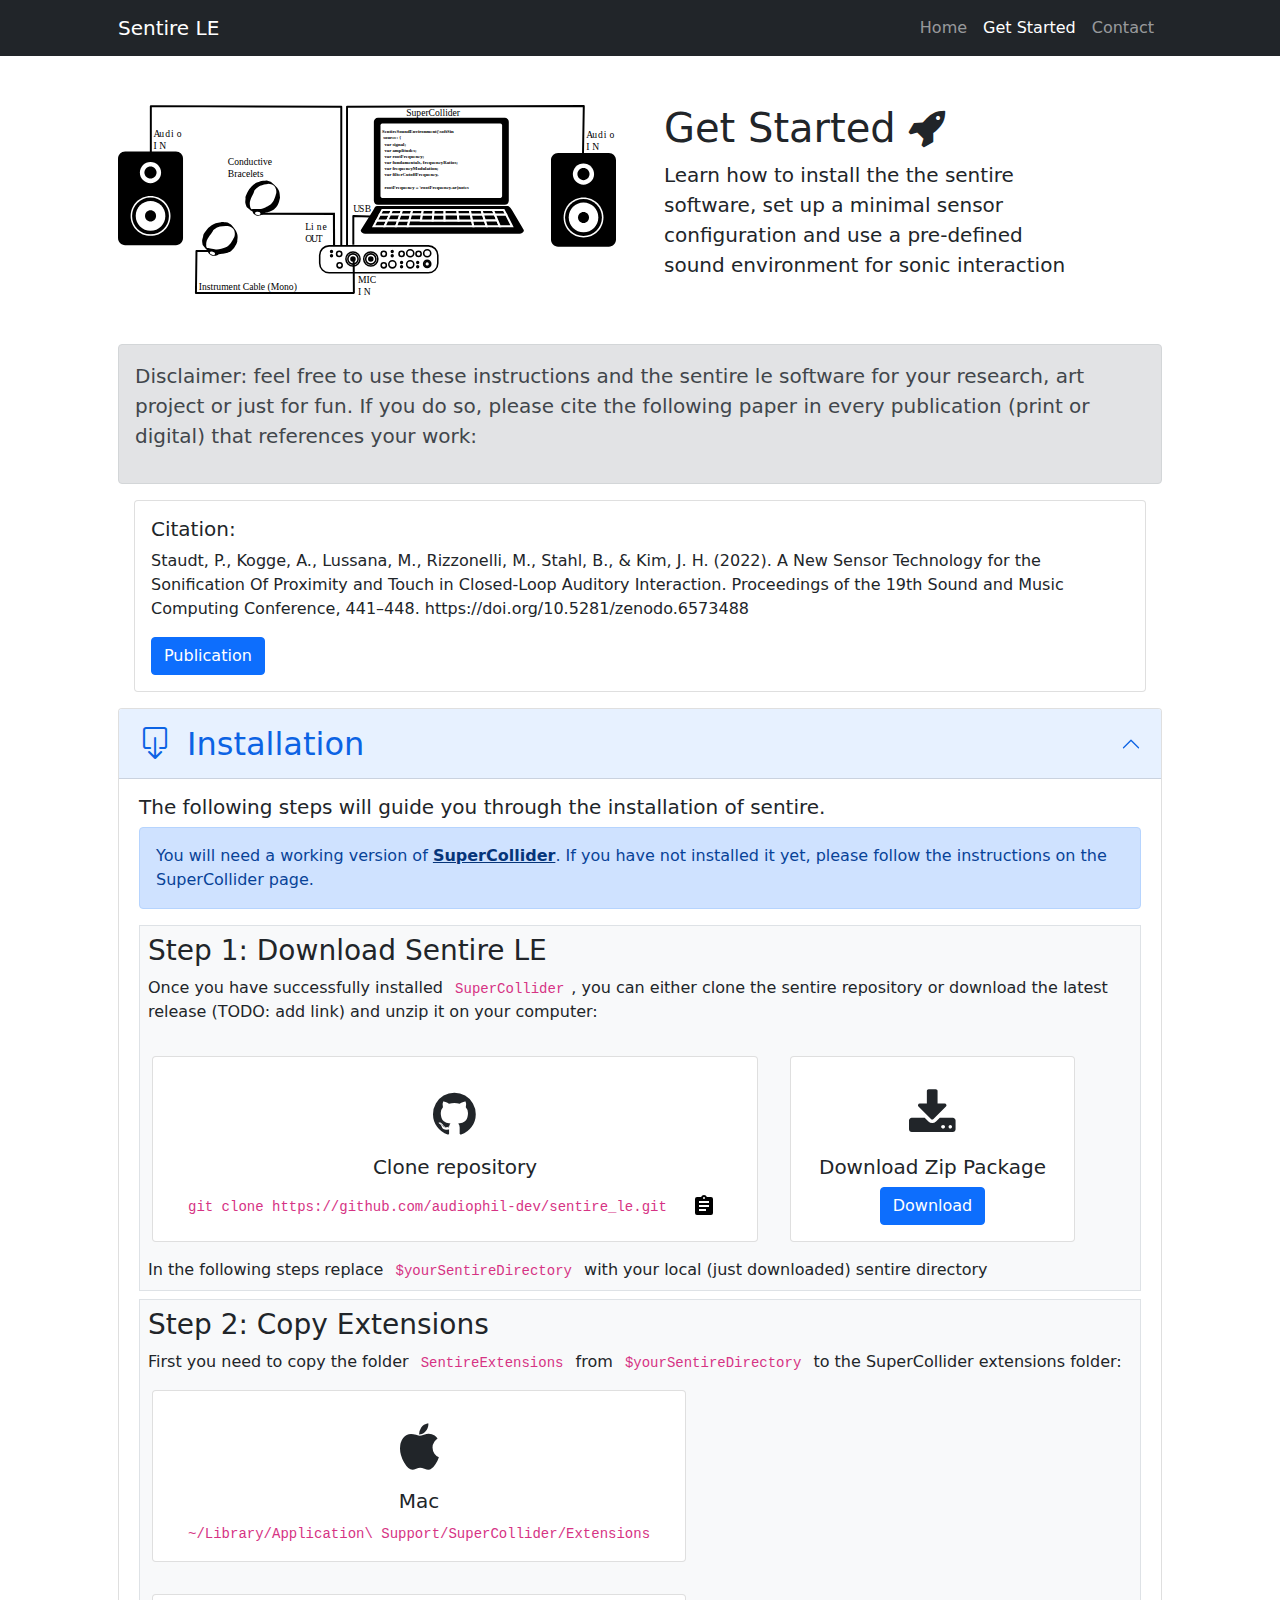
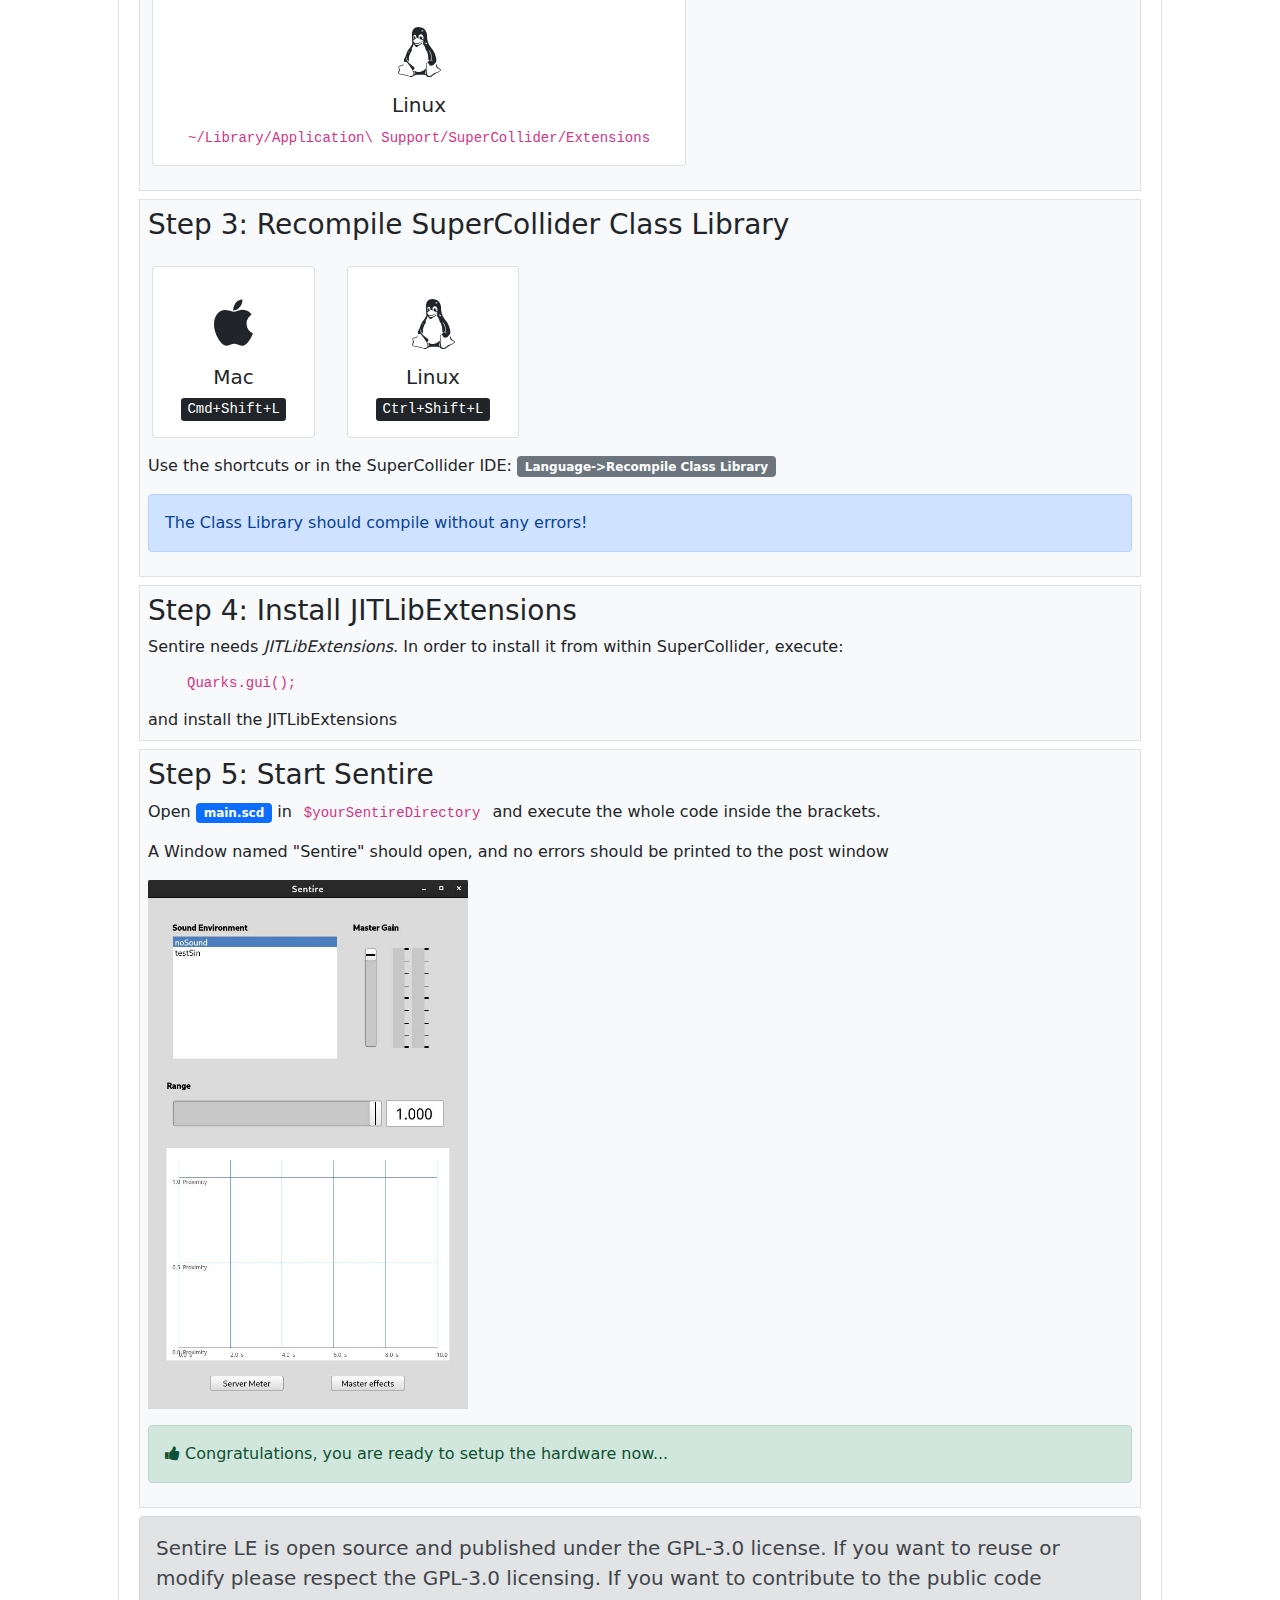
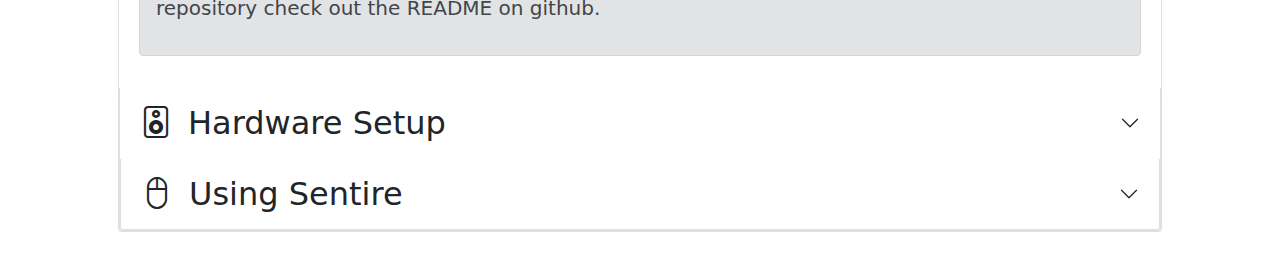
==== commit ea6fd18b: "Fixing several layout issues" ====
--- a/docs/getting-started.html
+++ b/docs/getting-started.html
@@ -50,7 +50,7 @@
         </div>
 
         <!-- Disclaimer -->
-        <div class="alert alert-secondary" role="alert" style="font-size: larger;">
+        <div class="alert alert-secondary fs-5" role="alert">
             <p>Disclaimer: feel free to use these instructions and the sentire le software for your research, art
                 project or just for fun. If you do so, please cite the following paper in every publication (print or
                 digital) that references your work:
@@ -66,7 +66,8 @@
                         Technology for the Sonification Of Proximity and Touch in Closed-Loop Auditory Interaction.
                         Proceedings of the 19th Sound and Music Computing Conference, 441–448.
                         https://doi.org/10.5281/zenodo.6573488</p>
-                    <a href="https://doi.org/10.5281/zenodo.6573488" target="_blank" class="btn btn-primary">Publication</a>
+                    <a href="https://doi.org/10.5281/zenodo.6573488" target="_blank"
+                        class="btn btn-primary">Publication</a>
                 </div>
             </div>
         </div>
@@ -85,168 +86,171 @@
                     data-bs-parent="#accordionExample">
                     <!-- Accordion Body-->
                     <div class="accordion-body">
-                        <div class="d-grid gap-3">
-                            <h5>The following steps will guide you through the installation of sentire.</h5>
+                        <h5>The following steps will guide you through the installation of sentire.</h5>
+                        <div class="alert alert-primary" role="alert" style="width:auto">
+                            You will need a working version of <a href="https://supercollider.github.io"
+                                class="alert-link">SuperCollider</a>. If you have not installed it yet, please
+                            follow the instructions on the SuperCollider page.
+                        </div>
+
+                        <!--Step 1: Download-->
+                        <div class="p-2 mb-2 bg-light border">
+                            <h3>Step 1: Download Sentire LE</h3>
+
+                            <div class="d-grid gap-1">
+
+                                <p>Once you have successfully installed <code>SuperCollider</code>, you can either
+                                    clone the sentire repository or download the latest release (TODO: add link) and
+                                    unzip it on your computer:</p>
+
+                            </div>
+
+                            <div class="row">
+                                <div class="card text-center" style="width: auto;">
+                                    <div class="card-body">
+
+                                        <i class='fa fa-github' style='font-size:50px; margin: 1rem'></i>
+                                        <h5 class="card-title">Clone repository</h5>
+                                        <p class="card-text">
+                                            <Code>git clone https://github.com/audiophil-dev/sentire_le.git</Code>
+                                            <button type="button" class="btn btn-default btn-copy js-tooltip js-copy"
+                                                data-toggle="tooltip" data-placement="bottom"
+                                                data-copy="git clone https://github.com/audiophil-dev/sentire_le.git"
+                                                title="Copy to clipboard">
+                                                <!-- icon from google's material design library -->
+                                                <svg class="icon" xmlns="http://www.w3.org/2000/svg"
+                                                    xmlns:xlink="http://www.w3.org/1999/xlink" version="1.1" width="24"
+                                                    height="24" viewBox="0 0 24 24">
+                                                    <path
+                                                        d="M17,9H7V7H17M17,13H7V11H17M14,17H7V15H14M12,3A1,1 0 0,1 13,4A1,1 0 0,1 12,5A1,1 0 0,1 11,4A1,1 0 0,1 12,3M19,3H14.82C14.4,1.84 13.3,1 12,1C10.7,1 9.6,1.84 9.18,3H5A2,2 0 0,0 3,5V19A2,2 0 0,0 5,21H19A2,2 0 0,0 21,19V5A2,2 0 0,0 19,3Z" />
+                                                </svg>
+                                            </button>
+                                        </p>
+                                    </div>
+                                </div>
+
+                                <div class="card text-center" style="width: auto;">
+                                    <div class="card-body">
+                                        <i class='fa fa-download' style='font-size:50px; margin: 1rem'></i>
+
+                                        <h5 class="card-title">Download Zip Package</h5>
+
+                                        <p class="card-text">
+                                            <button type="button" class="btn btn-primary">Download</button>
+                                    </div>
+                                </div>
+                            </div>
+
+                            In the following steps replace <code>$yourSentireDirectory</code> with your local (just
+                            downloaded) sentire directory
+
+
+                        </div>
+                        <div class="p-2 mb-2 bg-light border">
+                            <h3>Step 2: Copy Extensions</h3>
+
+                            First you need to copy the folder <code>SentireExtensions</code> from
+                            <code>$yourSentireDirectory</code> to the SuperCollider extensions folder:
+
+                            <div class="row">
+                                <div class="card text-center" style="width: auto;">
+                                    <div class="card-body">
+                                        <i class='fa fa-apple' style='font-size:50px; margin: 1rem'></i>
+                                        <h5 class="card-title">Mac</h5>
+                                        <p class="card-text">
+                                            <Code>~/Library/Application\ Support/SuperCollider/Extensions</Code>
+                                        </p>
+                                    </div>
+                                </div>
+
+                                <div class="card text-center" style="width: auto;">
+                                    <div class="card-body">
+                                        <i class='fa fa-linux' style='font-size:50px; margin: 1rem'></i>
+                                        <h5 class="card-title">Linux</h5>
+                                        <p class="card-text">
+                                            <Code>~/Library/Application\ Support/SuperCollider/Extensions</Code>
+                                    </div>
+                                </div>
+                            </div>
+
+                        </div>
+                        <!--Step 3-->
+                        <div class="p-2 mb-2 bg-light border">
+                            <h3>Step 3: Recompile SuperCollider Class Library</h3>
+
+                            <div class="row">
+                                <div class="card text-center" style="width: auto;">
+                                    <div class="card-body">
+                                        <i class='fa fa-apple' style='font-size:50px; margin: 1rem'></i>
+                                        <h5 class="card-title">Mac</h5>
+                                        <p class="card-text">
+                                            <kbd>Cmd+Shift+L</kbd>
+                                        </p>
+                                    </div>
+                                </div>
+
+                                <div class="card text-center" style="width: auto;">
+                                    <div class="card-body">
+                                        <i class='fa fa-linux' style='font-size:50px; margin: 1rem'></i>
+                                        <h5 class="card-title">Linux</h5>
+                                        <p class="card-text">
+                                            <kbd>Ctrl+Shift+L</kbd>
+                                    </div>
+                                </div>
+                            </div>
+
+                            <p>
+                                Use the shortcuts or in the SuperCollider IDE:
+                                <span class="badge bg-secondary" style="white-space: normal;">Language->Recompile Class Library</span>
+                            </p>
+
                             <div class="alert alert-primary" role="alert">
-                                You will need a working version of <a href="https://supercollider.github.io"
-                                    class="alert-link">SuperCollider</a>. If you have not installed it yet, please
-                                follow the instructions on the SuperCollider page.
-                            </div>
-
-                            <!--Step 1: Download-->
-                            <div class="p-2 bg-light border">
-                                <h3>Step 1: Download Sentire LE</h3>
-
-                                <div class="d-grid gap-1">
-
-                                    <p>Once you have successfully installed <code>SuperCollider</code>, you can either
-                                        clone the sentire repository or download the latest release (TODO: add link) and
-                                        unzip it on your computer:</p>
-
-                                </div>
-
-                                <div class="row">
-                                    <div class="card text-center" style="width: auto;">
-                                        <div class="card-body">
-
-                                            <i class='fa fa-github' style='font-size:50px; margin: 1rem'></i>
-                                            <h5 class="card-title">Clone repository</h5>
-                                            <p class="card-text">
-                                                <Code>git clone https://github.com/audiophil-dev/sentire_le.git</Code>
-                                                <button type="button"
-                                                    class="btn btn-default btn-copy js-tooltip js-copy"
-                                                    data-toggle="tooltip" data-placement="bottom"
-                                                    data-copy="git clone https://github.com/audiophil-dev/sentire_le.git"
-                                                    title="Copy to clipboard">
-                                                    <!-- icon from google's material design library -->
-                                                    <svg class="icon" xmlns="http://www.w3.org/2000/svg"
-                                                        xmlns:xlink="http://www.w3.org/1999/xlink" version="1.1"
-                                                        width="24" height="24" viewBox="0 0 24 24">
-                                                        <path
-                                                            d="M17,9H7V7H17M17,13H7V11H17M14,17H7V15H14M12,3A1,1 0 0,1 13,4A1,1 0 0,1 12,5A1,1 0 0,1 11,4A1,1 0 0,1 12,3M19,3H14.82C14.4,1.84 13.3,1 12,1C10.7,1 9.6,1.84 9.18,3H5A2,2 0 0,0 3,5V19A2,2 0 0,0 5,21H19A2,2 0 0,0 21,19V5A2,2 0 0,0 19,3Z" />
-                                                    </svg>
-                                                </button>
-                                            </p>
-                                        </div>
-                                    </div>
-
-                                    <div class="card text-center" style="width: auto;">
-                                        <div class="card-body">
-                                            <i class='fa fa-download' style='font-size:50px; margin: 1rem'></i>
-
-                                            <h5 class="card-title">Download Zip Package</h5>
-
-                                            <p class="card-text">
-                                                <button type="button" class="btn btn-primary">Download</button>
-                                        </div>
-                                    </div>
-                                </div>
-
-                                In the following steps replace <code>$yourSentireDirectory</code> with your local (just
-                                downloaded) sentire directory
-
-
-                            </div>
-                            <div class="p-2 bg-light border">
-                                <h3>Step 2: Copy Extensions</h3>
-
-                                First you need to copy the folder <code>SentireExtensions</code> from
-                                <code>$yourSentireDirectory</code> to the SuperCollider extensions folder:
-
-                                <div class="row">
-                                    <div class="card text-center" style="width: auto;">
-                                        <div class="card-body">
-                                            <i class='fa fa-apple' style='font-size:50px; margin: 1rem'></i>
-                                            <h5 class="card-title">Mac</h5>
-                                            <p class="card-text">
-                                                <Code>~/Library/Application\ Support/SuperCollider/Extensions</Code>
-                                            </p>
-                                        </div>
-                                    </div>
-
-                                    <div class="card text-center" style="width: auto;">
-                                        <div class="card-body">
-                                            <i class='fa fa-linux' style='font-size:50px; margin: 1rem'></i>
-                                            <h5 class="card-title">Linux</h5>
-                                            <p class="card-text">
-                                                <Code>~/Library/Application\ Support/SuperCollider/Extensions</Code>
-                                        </div>
-                                    </div>
-                                </div>
-
-                            </div>
-                            <!--Step 3-->
-                            <div class="p-2 bg-light border">
-                                <h3>Step 3: Recompile SuperCollider Class Library</h3>
-
-                                <div class="row">
-                                    <div class="card text-center" style="width: auto;">
-                                        <div class="card-body">
-                                            <i class='fa fa-apple' style='font-size:50px; margin: 1rem'></i>
-                                            <h5 class="card-title">Mac</h5>
-                                            <p class="card-text">
-                                                <kbd>Cmd+Shift+L</kbd>
-                                            </p>
-                                        </div>
-                                    </div>
-
-                                    <div class="card text-center" style="width: auto;">
-                                        <div class="card-body">
-                                            <i class='fa fa-linux' style='font-size:50px; margin: 1rem'></i>
-                                            <h5 class="card-title">Linux</h5>
-                                            <p class="card-text">
-                                                <kbd>Ctrl+Shift+L</kbd>
-                                        </div>
-                                    </div>
-                                </div>
-
-                                <p>
-                                    Use the shortcuts or in the SuperCollider IDE: <span
-                                        class="badge bg-secondary">Language->Recompile Class Library</span>
-                                </p>
-
-                                <div class="alert alert-primary" role="alert">
-                                    The Class Library should compile without any errors!
-                                </div>
-                            </div>
-
-                            <!--Step 4-->
-                            <div class="p-2 bg-light border">
-                                <h3>Step 4: Install JITLibExtensions</h3>
-
-                                Sentire needs <i>JITLibExtensions</i>. In order to install it from within SuperCollider,
-                                execute:
-
-                                <pre><code>Quarks.gui();</code></pre>
-
-                                and install the JITLibExtensions
-
-                            </div>
-
-                            <!--Step 5-->
-                            <div class="p-2 bg-light border">
-                                <h3>Step 5: Start Sentire</h3>
-                                <p>
-                                    Open <span class="badge bg-primary">main.scd</span> in
-                                    <code>$yourSentireDirectory</code> and execute the whole code inside the brackets.
-                                </p>
+                                The Class Library should compile without any errors!
+                            </div>
+                        </div>
+
+                        <!--Step 4-->
+                        <div class="p-2 mb-2 bg-light border">
+                            <h3>Step 4: Install JITLibExtensions</h3>
+
+                            Sentire needs <i>JITLibExtensions</i>. In order to install it from within SuperCollider,
+                            execute:
+
+                            <pre><code>Quarks.gui();</code></pre>
+
+                            and install the JITLibExtensions
+
+                        </div>
+
+                        <!--Step 5-->
+                        <div class="p-2 mb-2 bg-light border">
+                            <h3>Step 5: Start Sentire</h3>
+                            <p>
+                                Open <span class="badge bg-primary">main.scd</span> in
+                                <code>$yourSentireDirectory</code> and execute the whole code inside the brackets.
+                            </p>
+
+                            <p>
                                 A Window named "Sentire" should open, and no errors should be printed to the post window
-                                <p>
-                                    <img src="assets/sentire_software.jpeg" class="img-thumbnail"
-                                        alt="Responsive image">
-                                </p>
-
-                                <div class="alert alert-success" role="alert">
-                                    <i class='fa fa-thumbs-up'></i>
-                                    Congratulations, you are ready to setup the hardware now...
-                                </div>
-
-                            </div>
-
-                            <div class="alert alert-secondary" role="alert" style="font-size: larger;">
-                                <p>Sentire LE is open source and published under the GPL-3.0 license. If you want to reuse or modify please respect the GPL-3.0 licensing. If you want to contribute to the public code repository check out the README on github.
-                                </p>
-                            </div>
+                            </p>
+
+                            <p>
+                                <img src="assets/sentire_software.jpeg" class="img-fluid" alt="Responsive image"
+                                    style="width: 20rem;">
+                            </p>
+
+                            <div class="alert alert-success" role="alert">
+                                <i class='fa fa-thumbs-up'></i>
+                                Congratulations, you are ready to setup the hardware now...
+                            </div>
+
+                        </div>
+
+                        <div class="alert alert-secondary fs-5" role="alert">
+                            <p>Sentire LE is open source and published under the GPL-3.0 license. If you want to reuse
+                                or modify please respect the GPL-3.0 licensing. If you want to contribute to the public
+                                code repository check out the README on github.
+                            </p>
                         </div>
                     </div>
 
@@ -274,39 +278,48 @@
 
 
                             <div class="row">
-                                <div class="card text-center" style="width: 18rem;">
-                                    <img src="assets/sentire_cable.jpeg" class="card-img-top"
-                                        style="height:15rem; width:auto;">
-                                    <div class="card-body">
-                                        <h5 class="card-title">Professional Solution</h5>
-                                        <p class="card-text">
-                                            We use thin instrument cables with a TRS connector on the one side and a
-                                            conductive wristband (ESD Wristband) fixed to the other side.
-                                        </p>
-                                    </div>
-                                </div>
-
-                                <div class="card text-center" style="width: 18rem;">
-                                    <div class="card-body">
-                                        <i class="bi-tools" style='font-size:10rem'></i>
-                                        <h5 class="card-title">DIY Solution</h5>
-                                        Take an old instrument cable with Jack connectors (TRS). Optionally cut one end.
-                                        You can attach anything that conducts to the "hot" wire of the cable.
-                                        <p class="card-text">
-                                    </div>
-                                </div>
-                            </div>
+                                <div class="col">
+                                    <div class="card text-center" style="max-width: 15rem;">
+                                        <img src="assets/sentire_cable.jpeg" class="card-img"
+                                            style="height:auto; max-width: 15rem;">
+                                        <div class="card-body">
+                                            <h5 class="card-title">Professional Solution</h5>
+                                            <p class="card-text">
+                                                We use thin instrument cables with a TRS connector on the one side and a
+                                                conductive wristband (ESD Wristband) fixed to the other side.
+                                            </p>
+                                        </div>
+                                    </div>
+                                </div>
+
+                                <div class="col">
+                                    <div class="card text-center" style="max-width: 15rem;">
+                                        <div class="card-body">
+                                            <i class="bi-tools" style='font-size:7rem'></i>
+                                            <h5 class="card-title">DIY Solution</h5>
+                                            Take an old instrument cable with Jack connectors (TRS). Optionally cut one
+                                            end.
+                                            You can attach anything that conducts to the "hot" wire of the cable.
+                                            <p class="card-text">
+                                        </div>
+                                    </div>
+                                </div>
+                            </div>
+
 
                             <h3>Connections to the audio interface</h3>
 
-                            <p>Connect one cable to the first mic input (channel 1) of your audio interface, the other
-                                to the first line output (channel 1). Connect your speaker or sound system to line out
+                            <p>Connect one cable to the first mic input (channel 1) of your audio interface, the
+                                other
+                                to the first line output (channel 1). Connect your speaker or sound system to line
+                                out
                                 channels 3 and 4.
                             </p>
 
                             <div class="alert alert-warning" role="alert">
                                 <i class='fa fa-info' style="padding-right:1rem"></i>
-                                If you want to use another channel configuration, you need to change the configuration
+                                If you want to use another channel configuration, you need to change the
+                                configuration
                                 of the sentire software (see next section).
                             </div>
                         </div>
@@ -322,9 +335,11 @@
                         <div id="collapseThree" class="accordion-collapse collapse" aria-labelledby="headingThree"
                             data-bs-parent="#accordionExample">
                             <div class="accordion-body">
-                                <strong>This is the third item's accordion body.</strong> It is hidden by default, until
+                                <strong>This is the third item's accordion body.</strong> It is hidden by default,
+                                until
                                 the
-                                collapse plugin adds the appropriate classes that we use to style each element. These
+                                collapse plugin adds the appropriate classes that we use to style each element.
+                                These
                                 classes control the overall appearance, as well as the showing and hiding via CSS
                                 transitions. You can modify any of this with custom CSS or overriding our default
                                 variables.
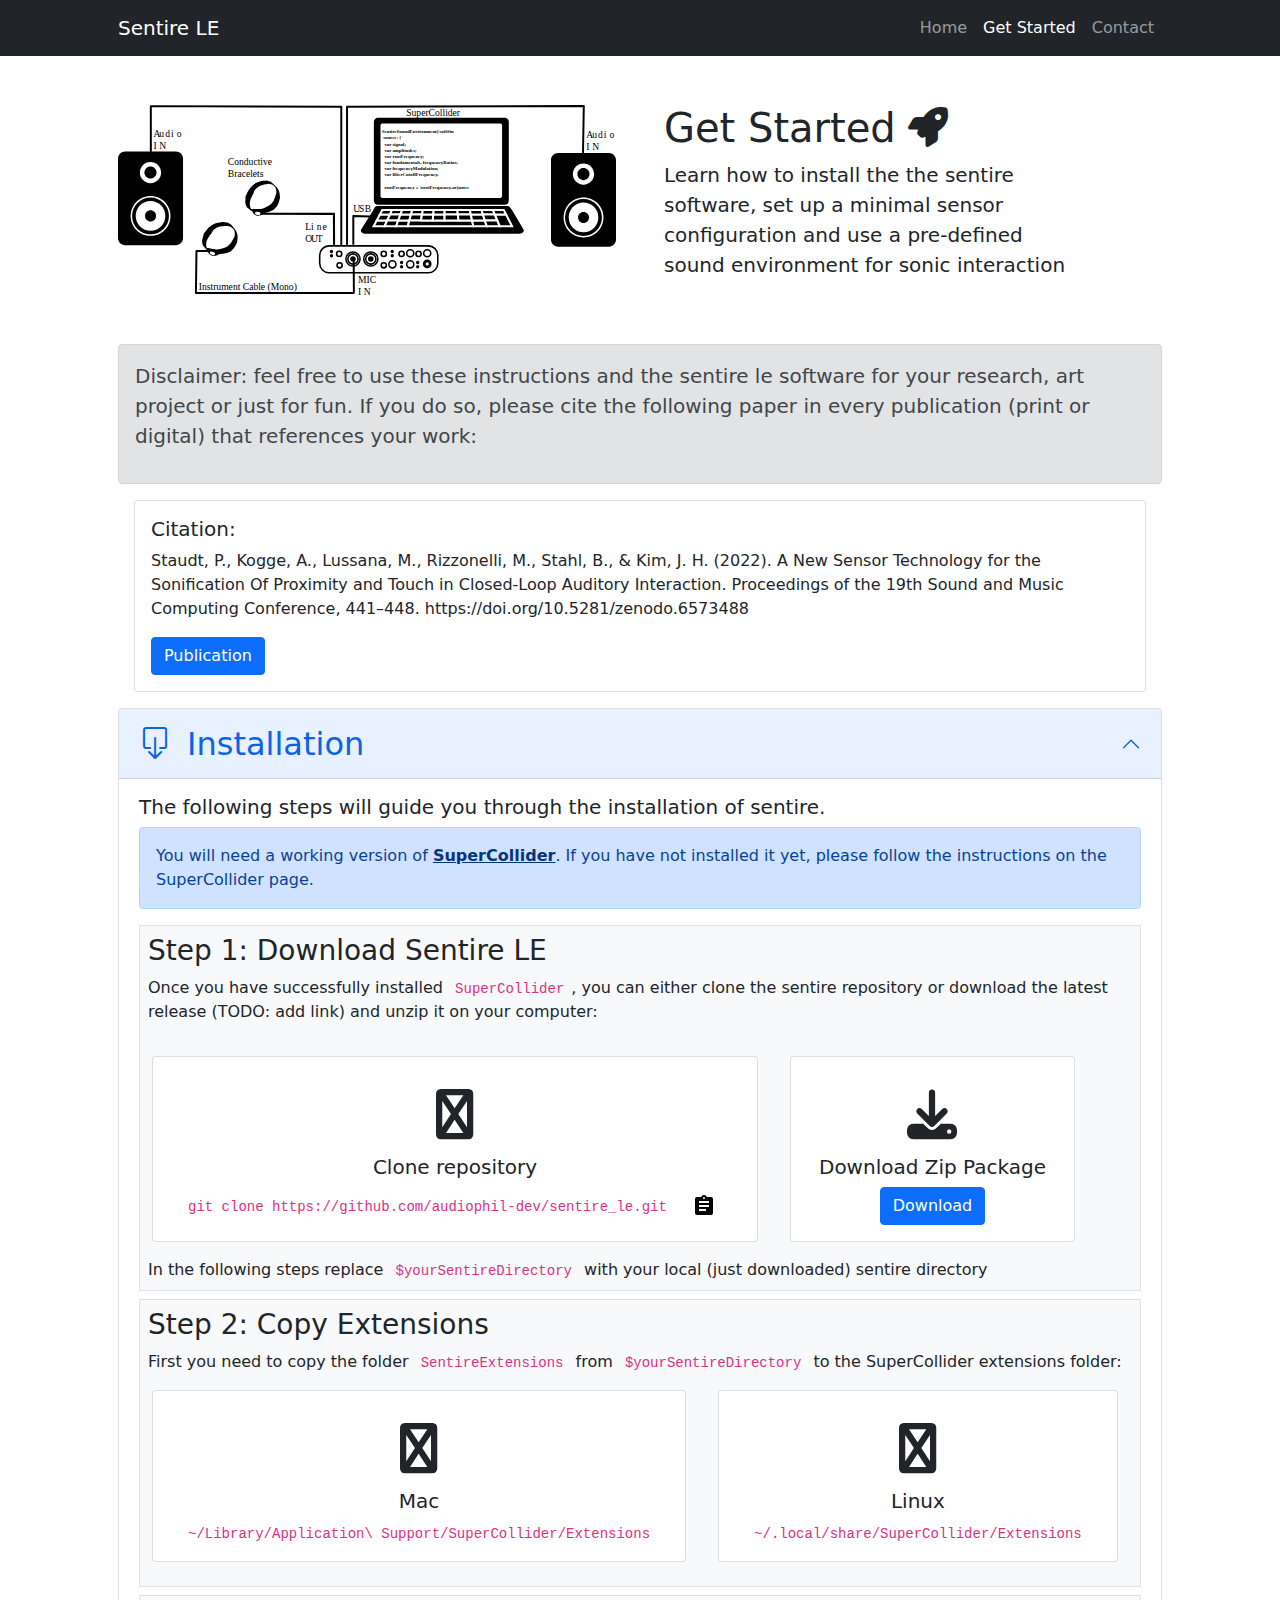
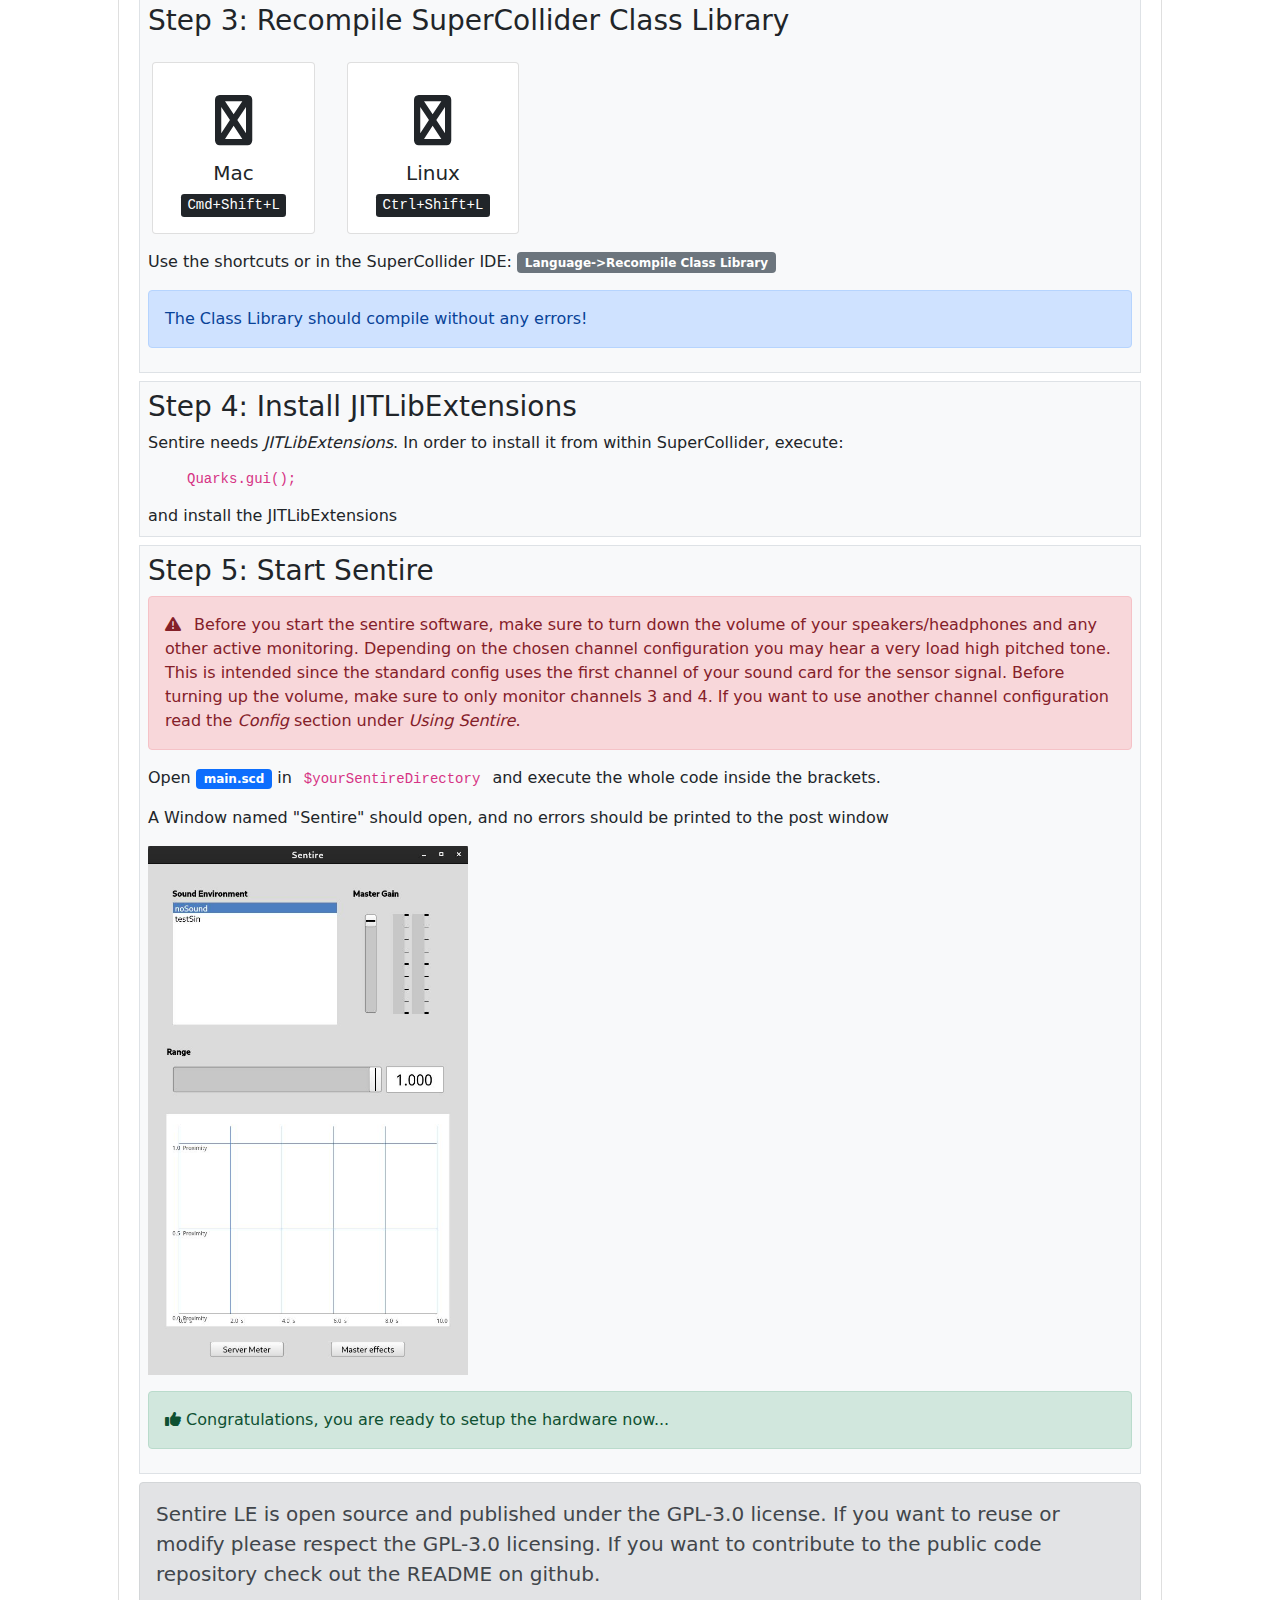
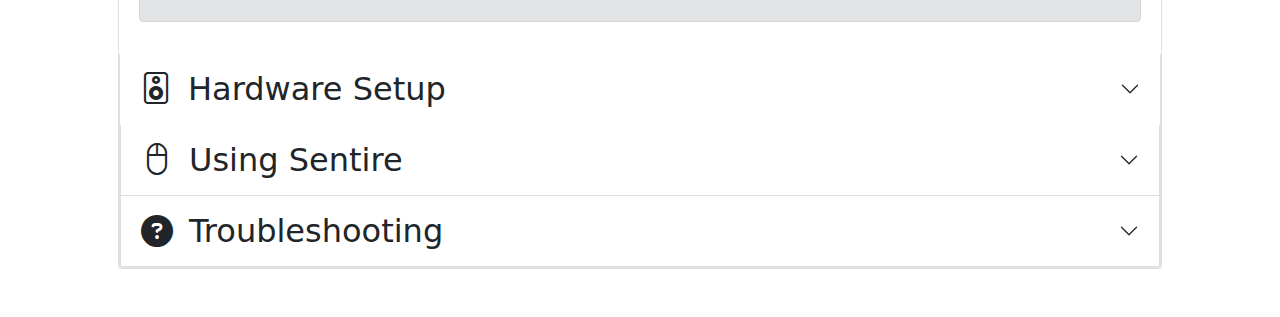
==== commit 4151193c: "Adds plenty of new content on the get started page" ====
--- a/docs/getting-started.html
+++ b/docs/getting-started.html
@@ -10,20 +10,20 @@
 
     <!-- Bootstrap Font Icon CSS -->
     <link rel="stylesheet" href="https://cdn.jsdelivr.net/npm/bootstrap-icons@1.5.0/font/bootstrap-icons.css">
-</head>
-<!-- Favicon-->
-<link rel="icon" type="image/x-icon" href="assets/favicon.ico" />
-<!-- Core theme CSS (includes Bootstrap)-->
-<link href="css/styles.css" rel="stylesheet" />
-
-<!-- Font Awesome -->
-<link href="//netdna.bootstrapcdn.com/font-awesome/4.0.3/css/font-awesome.css" rel="stylesheet">
+    <!-- Favicon-->
+    <link rel="icon" type="image/x-icon" href="assets/favicon.ico" />
+    <!-- Core theme CSS (includes Bootstrap)-->
+    <link href="css/styles.css" rel="stylesheet" />
+
+    <!-- Font Awesome -->
+    <!--link href="//netdna.bootstrapcdn.com/font-awesome/5.13.0/css/font-awesome.css" rel="stylesheet"-->
+    <link rel="stylesheet" href="https://cdnjs.cloudflare.com/ajax/libs/font-awesome/6.1.1/css/all.min.css">
 </head>
 
 <body>
     <!-- Responsive navbar-->
-    <nav class="navbar navbar-expand-lg navbar-dark bg-dark">
-        <div class="container px-5">
+    <nav class="navbar navbar-expand-lg navbar-dark bg-dark" id="navigationBar">
+        <div class=" container px-5">
             <a class="navbar-brand" href="#!">Sentire LE</a>
             <button class="navbar-toggler" type="button" data-bs-toggle="collapse"
                 data-bs-target="#navbarSupportedContent" aria-controls="navbarSupportedContent" aria-expanded="false"
@@ -72,7 +72,7 @@
             </div>
         </div>
 
-        <!-- Accordion-->
+        <!-- #Accordion -->
         <div class="accordion" id="accordionInstruction">
             <div class="accordion-item">
                 <h2 class="accordion-header" id="Installation">
@@ -168,7 +168,7 @@
                                         <i class='fa fa-linux' style='font-size:50px; margin: 1rem'></i>
                                         <h5 class="card-title">Linux</h5>
                                         <p class="card-text">
-                                            <Code>~/Library/Application\ Support/SuperCollider/Extensions</Code>
+                                            <Code>~/.local/share/SuperCollider/Extensions</Code>
                                     </div>
                                 </div>
                             </div>
@@ -201,7 +201,8 @@
 
                             <p>
                                 Use the shortcuts or in the SuperCollider IDE:
-                                <span class="badge bg-secondary" style="white-space: normal;">Language->Recompile Class Library</span>
+                                <span class="badge bg-secondary" style="white-space: normal;">Language->Recompile Class
+                                    Library</span>
                             </p>
 
                             <div class="alert alert-primary" role="alert">
@@ -225,6 +226,17 @@
                         <!--Step 5-->
                         <div class="p-2 mb-2 bg-light border">
                             <h3>Step 5: Start Sentire</h3>
+
+                            <div class="alert alert-danger" role="alert">
+                                <i class='fa fa-warning' style="padding-right:0.5rem"></i>
+                                Before you start the sentire software, make sure to turn down the volume of your
+                                speakers/headphones and any other active monitoring. Depending on the chosen channel
+                                configuration you may hear a very load high pitched tone. This is intended since the
+                                standard config uses the first channel of your sound card for the sensor signal. Before
+                                turning up the volume, make sure to only monitor channels 3 and 4. If you want to use
+                                another channel configuration read the <i>Config</i> section under <i>Using Sentire</i>.
+                            </div>
+
                             <p>
                                 Open <span class="badge bg-primary">main.scd</span> in
                                 <code>$yourSentireDirectory</code> and execute the whole code inside the brackets.
@@ -297,10 +309,11 @@
                                         <div class="card-body">
                                             <i class="bi-tools" style='font-size:7rem'></i>
                                             <h5 class="card-title">DIY Solution</h5>
-                                            Take an old instrument cable with Jack connectors (TRS). Optionally cut one
-                                            end.
-                                            You can attach anything that conducts to the "hot" wire of the cable.
-                                            <p class="card-text">
+
+                                            <p class="card-text"> Take an old instrument cable with Jack connectors
+                                                (TRS). Optionally cut one end. You can attach anything that conducts to
+                                                the "hot" wire of the cable.
+                                            </p>
                                         </div>
                                     </div>
                                 </div>
@@ -325,32 +338,208 @@
                         </div>
                     </div>
                     <div class="accordion-item">
-                        <h2 class="accordion-header" id="headingThree">
+                        <h2 class="accordion-header" id="usingSentire">
                             <button class="accordion-button collapsed" type="button" data-bs-toggle="collapse"
                                 data-bs-target="#collapseThree" aria-expanded="false" aria-controls="collapseThree">
                                 <i class="bi-mouse2" style="padding-right: 1rem"></i>
                                 Using Sentire
                             </button>
                         </h2>
-                        <div id="collapseThree" class="accordion-collapse collapse" aria-labelledby="headingThree"
+                        <div id="collapseThree" class="accordion-collapse collapse" aria-labelledby="hardwareSetup"
                             data-bs-parent="#accordionExample">
                             <div class="accordion-body">
-                                <strong>This is the third item's accordion body.</strong> It is hidden by default,
-                                until
-                                the
-                                collapse plugin adds the appropriate classes that we use to style each element.
-                                These
-                                classes control the overall appearance, as well as the showing and hiding via CSS
-                                transitions. You can modify any of this with custom CSS or overriding our default
-                                variables.
-                                It's also worth noting that just about any HTML can go within the
-                                <code>.accordion-body</code>, though the transition does limit overflow.
+                                <p>Once you have successfully installed sentire LE and you have setup the hardware (see
+                                    sections aboce), you are ready to try the interactive proximity sensing.</p>
+                                <h3>Choosing a Sound Environment</h3>
+
+                                <p>We call the set of parameters that defines the sonic quality of the interaction a
+                                    sound environment (SE) [1]. A SE results from predefined artistic decisions
+                                    concerning sound design and algorithmic composition combined with a specific
+                                    parameter mapping.
+                                </p>
+
+                                <p>Sentire LE comes with two pre-defined SEs: <i>testSin</i> and <i>softSin</i></p>
+
+                                <dl class="row">
+                                    <dt class="col-sm-3">testSin</dt>
+                                    <dd class="col-sm-9">A very simple (and yet unpleasent sounding) SE made for testing
+                                        and demonstration purposes. Basically a simple sine wave with its frequency
+                                        mapped to proximity </dd>
+
+                                    <dt class="col-sm-3">softSin</dt>
+                                    <dd class="col-sm-9">
+                                        <p>A SE based on a series of harmonic sine frequencies. The composition of the
+                                            different fundamental frequencies is mapped to proximity. Touch events
+                                            trigger change the root frequency. Although this SE still sounds unpleasent
+                                            to many persons, it is a very good example demonstrating the felt agency
+                                            when using sentire.</p>
+                                    </dd>
+                                </dl>
+
+
+                                <div class="card text" id="switchingSEs">
+                                    <div class="card-body">
+                                        <h5 class="card-title" style="display: flex; align-items: center"><i
+                                                class="bi-music-note-beamed fs-3 pe-2"></i>
+                                            Switching between sound environments</h5>
+
+                                        <p class="card-text">If you want to change the current sound environment, just
+                                            click on the name of the SE you want to select. If you want to disable the
+                                            sound, select
+                                            <i>noSound</i>
+                                        </p>
+                                    </div>
+                                </div>
+
+                                <p>If you want to program your own SE or modify an existing SE, read section
+                                    <a href="TODO:addlink" target="_blank">Sonic Interaction Design with Sentire</a>
+                                </p>
+
+                                <div class="card" style="width: auto;">
+                                    <div class="card-body">
+                                        <h5 class="card-title"></h5>
+                                        <p class="card-text h-6 small">
+                                            [1] M. Rizzonelli, J. H. Kim, P. Staudt, and M. Lussana, Fostering Social
+                                            Interaction through Sound Feedback: Sentire, Organised Sound, vol. 28, no.
+                                            01, pp. 317-326, 2022. https://doi.org/10.1017/S1355771822000024<a
+                                                href="https://doi.org/10.1017/S1355771822000024" target="_blank"
+                                                class="btn-dark btn-sm ms-2">Link</a></p>
+                                    </div>
+                                </div>
+
+                                <h3>Master Gain and Effects</h3>
+
+                                <p>You can adjust the volume of the SE with the Master Slider on the right. The meter
+                                    next
+                                    to the slider shows the output level. If you want to adjust the Audio Effects on the
+                                    master output channel, click <i>Master Effects</i>. A new window will open, with
+                                    settings for the pre-defined master-effects.
+                                </p>
+
+                                <div class=row id="volumeAndFx">
+                                    <!--div class="col"-->
+                                    <div class="card text" id="changingVolume" style="width: auto;">
+                                        <div class="card-body">
+                                            <h5 class="card-title" style="display: flex; align-items: center"><i
+                                                    class="bi-volume-up-fill fs-3 pe-2"></i>
+                                                Changing the Volume</h5>
+                                            Drag the <i>Master Gain</i> slider on the right
+                                        </div>
+                                    </div>
+                                    <!--/div-->
+
+                                    <!--div class="col"-->
+                                    <div class="card text" id="masterEffects" style="width: auto;">
+                                        <div class="card-body">
+                                            <h5 class="card-title" style="display: flex; align-items: center"><i
+                                                    class="bi-sliders fs-3 pe-2"></i>
+                                                Effect Settings</h5>
+                                            Click <i>Master effects</i> to adjust the effect settings on the master
+                                            channel
+                                            <p class="card-text">
+                                        </div>
+                                    </div>
+                                    <!--/div-->
+                                </div>
+
+                                <h3>Sensor Range</h3>
+
+                                <p>
+                                    Using the <i>Range Slider</i>, will change the maximum range of the proximity
+                                    sensing. The physical range of the sensor system depends on various factors and is
+                                    mapped to a normalised range between 0 and 1. Setting the range slider to 1 will
+                                    give you the maximum available range. With a normal consumer grade sound card you
+                                    can reach a maximum range of about 4 metres. If the maximum range is to small, try
+                                    increasing the pre-amplification of the input channel. Make sure that the input does
+                                    not clip. If you experience undefined behavior in the far range, turn down the
+                                    pre-amplification a bit.
+                                </p>
+
+                                <div class=row id="range">
+                                    <!--div class="col"-->
+                                    <div class="card text" id="rangeSlider" style="width: auto;">
+                                        <div class="card-body">
+                                            <h5 class="card-title" style="display: flex; align-items: center">
+                                                <i class='fa fa-people-arrows fs-3 pe-2'></i> Adjusting the Range
+                                            </h5>
+                                            Use the <i>Range Slider</i> to adjust the maximum interactive space
+                                        </div>
+                                    </div>
+                                    <!--/div-->
+
+                                    <!--div class="col"-->
+                                    <div class="card text" id="pre-amplification" style="width: auto; max-width: 50%;">
+                                        <div class="card-body">
+                                            <h5 class="card-title" style="display: flex; align-items: center">
+                                                <i class='fa fa-circle-notch fs-3 pe-2'></i> Set the Pre-amplification
+                                            </h5>
+                                            Increasing the pre-amplification of your audio input can increase the
+                                            maximum range
+                                            <p class="card-text">
+                                        </div>
+                                    </div>
+                                    <!--/div-->
+                                </div>
+
+                                <h3>Starting to interact</h3>
+
+                                <p>
+                                    If you have selected a sound environment before, click <i>noSound</i> to test the
+                                    sensor input before you start the interaction. Each interaction participant wears
+                                    one fo the bracelets (if you use the official sentire wires) or touch the end of you
+                                    DIY sensor cables. You should see a changing signal in the proximity now. You can
+                                    adjust the range before starting the interaction. The pre-defined sentire sound
+                                    environments start with silence at the maximum distance. This is the point just
+                                    before the proximity graph starts showing a signal.
+                                </p>
+
+                                <div class=row id="range">
+                                    <!--div class="col"-->
+                                    <div class="card text" id="rangeSlider" style="width: auto;">
+                                        <div class="card-body">
+                                            <h5 class="card-title" style="display: flex; align-items: center">
+                                                <i class='fa fa-circle-info fs-3 pe-2'></i> Start in the far range
+                                            </h5>
+                                            Usually it's best to start the interaction in the "far" range, with no
+                                            sound, and to slowly approch each other.
+                                        </div>
+                                    </div>
+                                    <!--/div-->
+                                </div>
+
+                                <div class="alert alert-success" role="alert">
+                                    <i class='fa fa-thumbs-up'></i>
+                                    Congratulations, you know now how to use sentire and are ready interact.
+                                </div>
                             </div>
                         </div>
                     </div>
+
+                    <div class="accordion-item">
+                        <h2 class="accordion-header" id="headingFour">
+                            <button class="accordion-button collapsed" type="button" data-bs-toggle="collapse"
+                                data-bs-target="#collapseFour" aria-expanded="false" aria-controls="collapseFour">
+                                <i class="fa fa-circle-question" style="padding-right: 1rem"></i>Troubleshooting
+                            </button>
+                        </h2>
+                    </div>
+
+                    <div id="collapseFour" class="accordion-collapse collapse" aria-labelledby="headingFour"
+                        data-bs-parent="#accordionExample">
+                        <div class="accordion-body">
+                            <div class="alert alert-primary" role="alert">
+                                <i class="fa fa-person-digging" style="padding-right: 1rem"></i>
+                                This section is still under construction. If you face any problems using the sentire software please post an issue on the <a href="https://github.com/audiophil-dev/sentire_le/issues"  target = "_blank">sentire github page</a>
+                            </div>
+                            </div>
+                        </div>
+                    </div>
+
                 </div>
             </div>
         </div>
+        <!-- endAccordion -->
+
     </div>
 
     <!-- Footer-->
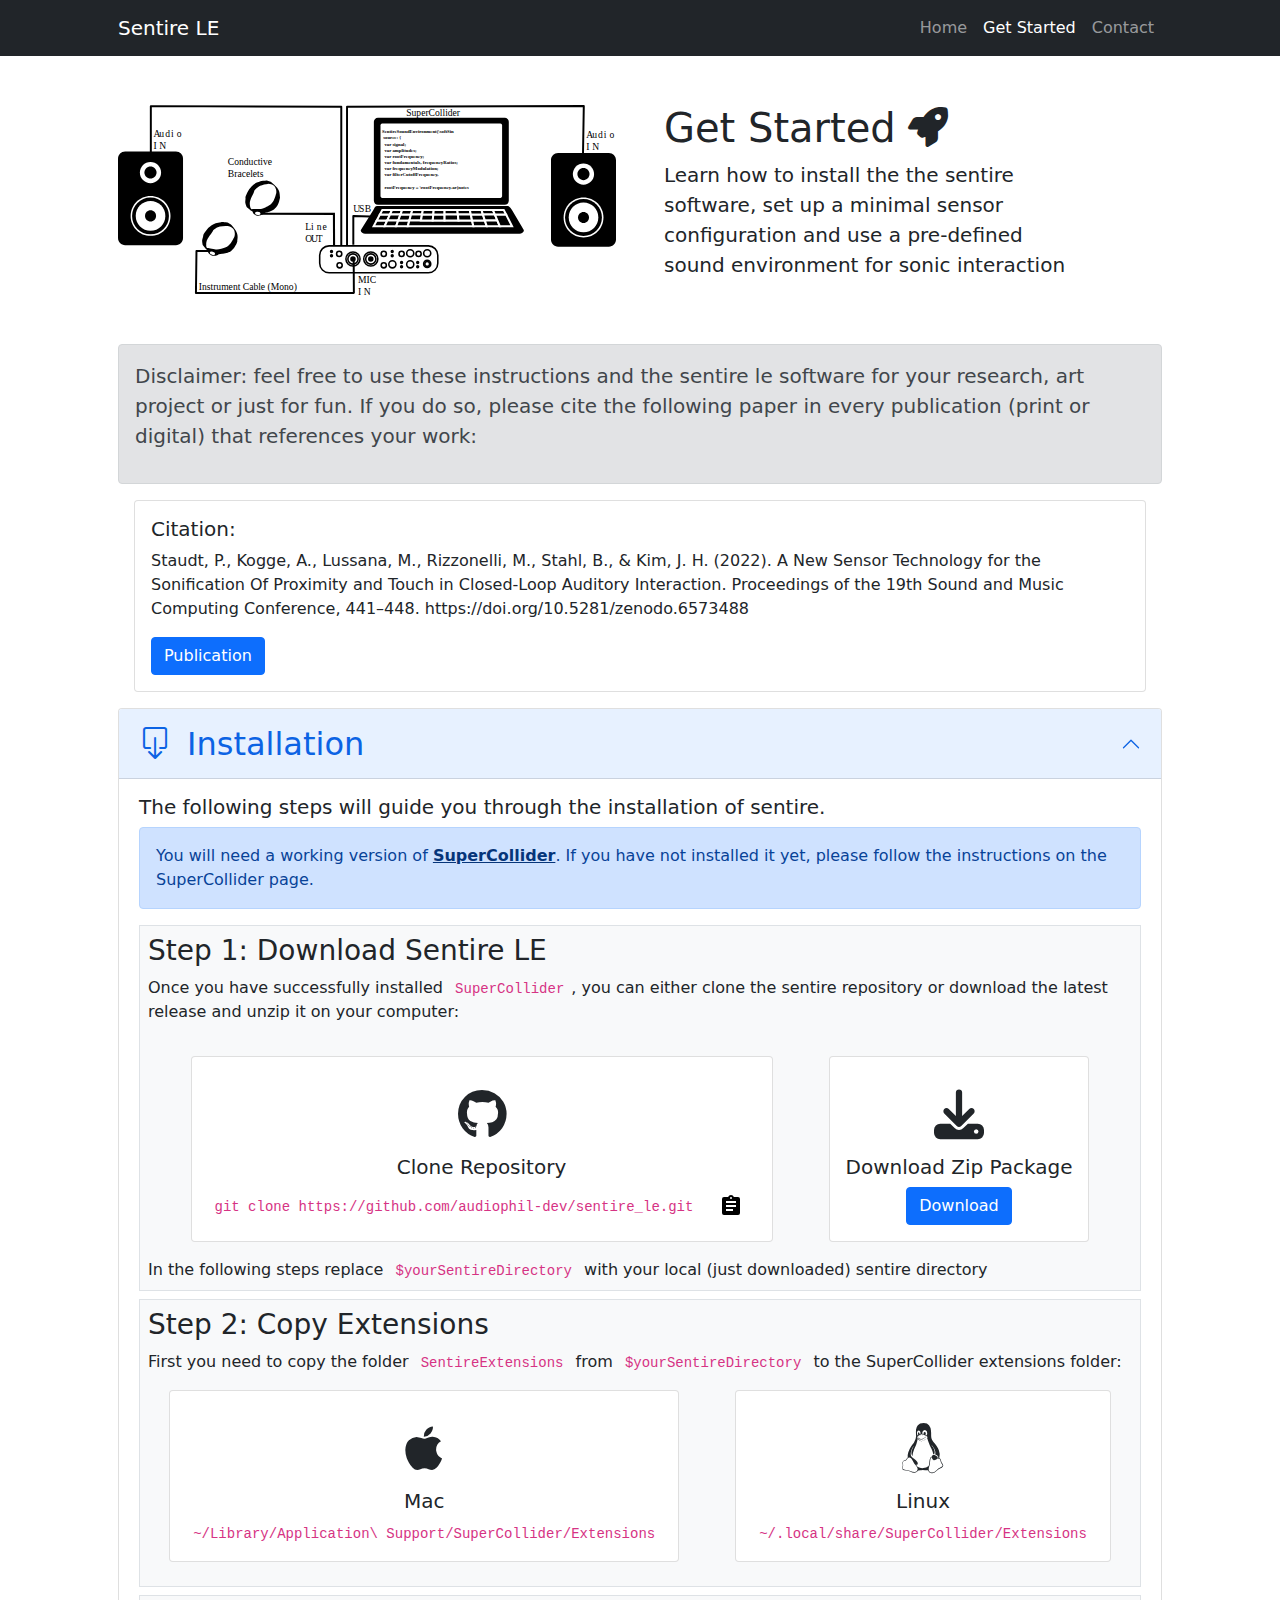
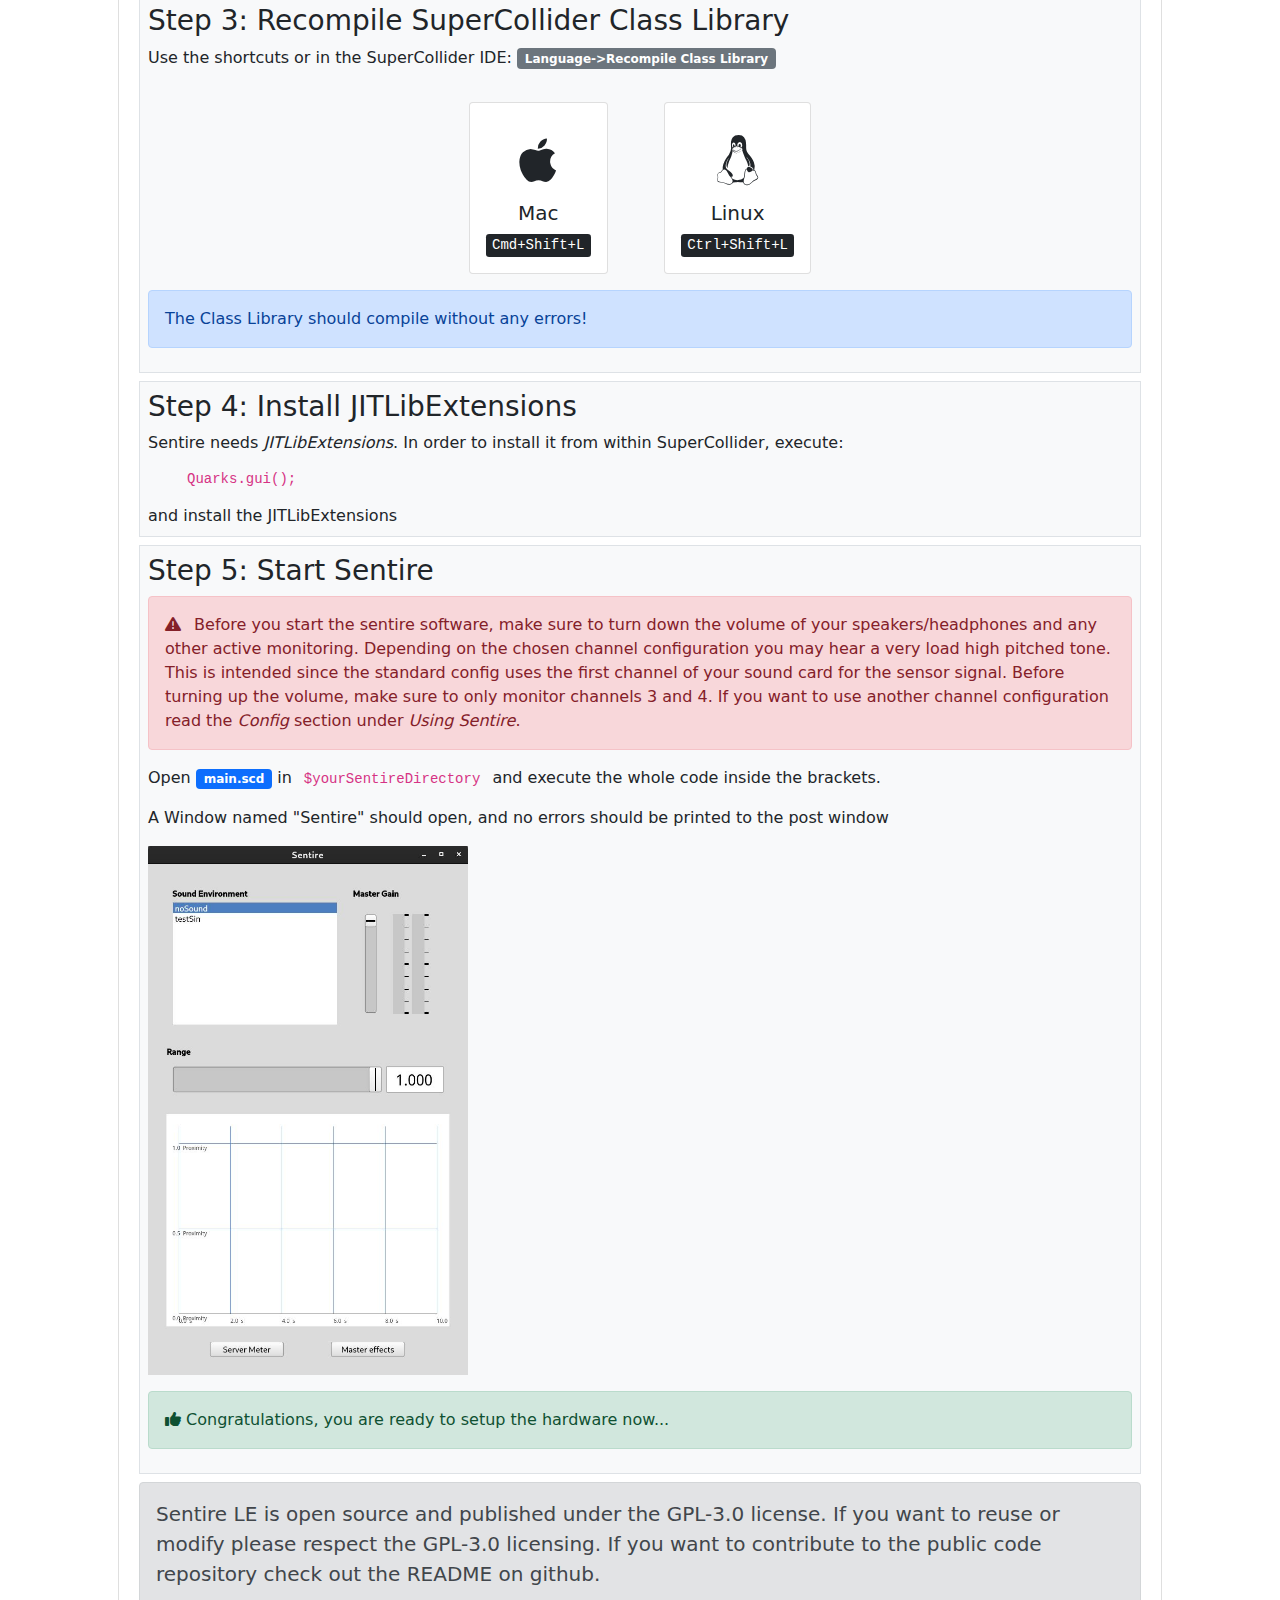
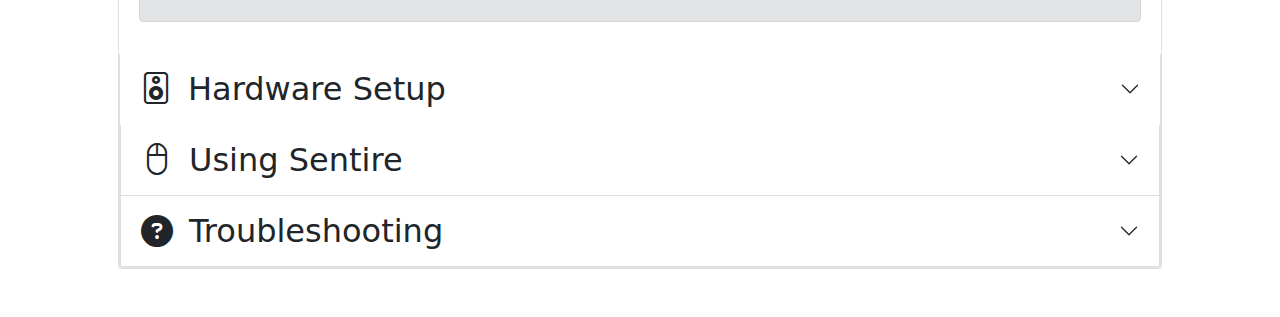
==== commit a7a5bd2e: "Fix missing links and adjust column layouyt" ====
--- a/docs/getting-started.html
+++ b/docs/getting-started.html
@@ -100,43 +100,45 @@
                             <div class="d-grid gap-1">
 
                                 <p>Once you have successfully installed <code>SuperCollider</code>, you can either
-                                    clone the sentire repository or download the latest release (TODO: add link) and
+                                    clone the sentire repository or download the latest release and
                                     unzip it on your computer:</p>
 
                             </div>
 
-                            <div class="row">
-                                <div class="card text-center" style="width: auto;">
-                                    <div class="card-body">
-
-                                        <i class='fa fa-github' style='font-size:50px; margin: 1rem'></i>
-                                        <h5 class="card-title">Clone repository</h5>
-                                        <p class="card-text">
-                                            <Code>git clone https://github.com/audiophil-dev/sentire_le.git</Code>
-                                            <button type="button" class="btn btn-default btn-copy js-tooltip js-copy"
-                                                data-toggle="tooltip" data-placement="bottom"
-                                                data-copy="git clone https://github.com/audiophil-dev/sentire_le.git"
-                                                title="Copy to clipboard">
-                                                <!-- icon from google's material design library -->
-                                                <svg class="icon" xmlns="http://www.w3.org/2000/svg"
-                                                    xmlns:xlink="http://www.w3.org/1999/xlink" version="1.1" width="24"
-                                                    height="24" viewBox="0 0 24 24">
-                                                    <path
-                                                        d="M17,9H7V7H17M17,13H7V11H17M14,17H7V15H14M12,3A1,1 0 0,1 13,4A1,1 0 0,1 12,5A1,1 0 0,1 11,4A1,1 0 0,1 12,3M19,3H14.82C14.4,1.84 13.3,1 12,1C10.7,1 9.6,1.84 9.18,3H5A2,2 0 0,0 3,5V19A2,2 0 0,0 5,21H19A2,2 0 0,0 21,19V5A2,2 0 0,0 19,3Z" />
-                                                </svg>
-                                            </button>
-                                        </p>
-                                    </div>
-                                </div>
-
-                                <div class="card text-center" style="width: auto;">
-                                    <div class="card-body">
-                                        <i class='fa fa-download' style='font-size:50px; margin: 1rem'></i>
-
-                                        <h5 class="card-title">Download Zip Package</h5>
-
-                                        <p class="card-text">
-                                            <button type="button" class="btn btn-primary">Download</button>
+                            <div class="row justify-content-md-center">
+                                <div class="col-md-auto d-flex align-items-stretch">
+                                    <div class="card text-center" style="width: auto;">
+                                        <div class="card-body">
+                                            <i class='fa-brands fa-github' style='font-size:50px; margin: 1rem'></i>
+                                            <h5 class="card-title">Clone Repository</h5>
+                                            <p class="card-text">
+                                                <Code>git clone https://github.com/audiophil-dev/sentire_le.git</Code>
+                                                <button type="button"
+                                                    class="btn btn-default btn-copy js-tooltip js-copy"
+                                                    data-toggle="tooltip" data-placement="bottom"
+                                                    data-copy="git clone https://github.com/audiophil-dev/sentire_le.git"
+                                                    title="Copy to clipboard">
+                                                    <!-- icon from google's material design library -->
+                                                    <svg class="icon" xmlns="http://www.w3.org/2000/svg"
+                                                        xmlns:xlink="http://www.w3.org/1999/xlink" version="1.1"
+                                                        width="24" height="24" viewBox="0 0 24 24">
+                                                        <path
+                                                            d="M17,9H7V7H17M17,13H7V11H17M14,17H7V15H14M12,3A1,1 0 0,1 13,4A1,1 0 0,1 12,5A1,1 0 0,1 11,4A1,1 0 0,1 12,3M19,3H14.82C14.4,1.84 13.3,1 12,1C10.7,1 9.6,1.84 9.18,3H5A2,2 0 0,0 3,5V19A2,2 0 0,0 5,21H19A2,2 0 0,0 21,19V5A2,2 0 0,0 19,3Z" />
+                                                    </svg>
+                                                </button>
+                                            </p>
+                                        </div>
+                                    </div>
+                                </div>
+                                <div class="col-md-auto d-flex align-items-stretch">
+                                    <div class="card text-center" style="width: auto;">
+                                        <div class="card-body">
+                                            <i class='fa fa-download' style='font-size:50px; margin: 1rem'></i>
+                                            <h5 class="card-title">Download Zip Package</h5>
+                                            <p class="card-text mx-auto">
+                                                <a href="https://github.com/audiophil-dev/sentire_le/archive/refs/heads/master.zip"
+                                                    class="btn btn-primary">Download</a>
+                                        </div>
                                     </div>
                                 </div>
                             </div>
@@ -152,23 +154,28 @@
                             First you need to copy the folder <code>SentireExtensions</code> from
                             <code>$yourSentireDirectory</code> to the SuperCollider extensions folder:
 
-                            <div class="row">
-                                <div class="card text-center" style="width: auto;">
-                                    <div class="card-body">
-                                        <i class='fa fa-apple' style='font-size:50px; margin: 1rem'></i>
-                                        <h5 class="card-title">Mac</h5>
-                                        <p class="card-text">
-                                            <Code>~/Library/Application\ Support/SuperCollider/Extensions</Code>
-                                        </p>
-                                    </div>
-                                </div>
-
-                                <div class="card text-center" style="width: auto;">
-                                    <div class="card-body">
-                                        <i class='fa fa-linux' style='font-size:50px; margin: 1rem'></i>
-                                        <h5 class="card-title">Linux</h5>
-                                        <p class="card-text">
-                                            <Code>~/.local/share/SuperCollider/Extensions</Code>
+                            <div class="row justify-content-md-center">
+                                <div class="col-md-auto d-flex align-items-stretch">
+                                    <div class="card text-center" style="width: auto;">
+                                        <div class="card-body">
+                                            <i class='fa-brands fa-apple' style='font-size:50px; margin: 1rem'></i>
+                                            <h5 class="card-title">Mac</h5>
+                                            <p class="card-text">
+                                                <Code>~/Library/Application\ Support/SuperCollider/Extensions</Code>
+                                            </p>
+                                        </div>
+                                    </div>
+                                </div>
+
+                                <div class="col-md-auto d-flex align-items-stretch">
+
+                                    <div class="card text-center" style="width: auto;">
+                                        <div class="card-body">
+                                            <i class='fa-brands fa-linux' style='font-size:50px; margin: 1rem'></i>
+                                            <h5 class="card-title">Linux</h5>
+                                            <p class="card-text">
+                                                <Code>~/.local/share/SuperCollider/Extensions</Code>
+                                        </div>
                                     </div>
                                 </div>
                             </div>
@@ -177,33 +184,40 @@
                         <!--Step 3-->
                         <div class="p-2 mb-2 bg-light border">
                             <h3>Step 3: Recompile SuperCollider Class Library</h3>
-
-                            <div class="row">
-                                <div class="card text-center" style="width: auto;">
-                                    <div class="card-body">
-                                        <i class='fa fa-apple' style='font-size:50px; margin: 1rem'></i>
-                                        <h5 class="card-title">Mac</h5>
-                                        <p class="card-text">
-                                            <kbd>Cmd+Shift+L</kbd>
-                                        </p>
-                                    </div>
-                                </div>
-
-                                <div class="card text-center" style="width: auto;">
-                                    <div class="card-body">
-                                        <i class='fa fa-linux' style='font-size:50px; margin: 1rem'></i>
-                                        <h5 class="card-title">Linux</h5>
-                                        <p class="card-text">
-                                            <kbd>Ctrl+Shift+L</kbd>
-                                    </div>
-                                </div>
-                            </div>
 
                             <p>
                                 Use the shortcuts or in the SuperCollider IDE:
                                 <span class="badge bg-secondary" style="white-space: normal;">Language->Recompile Class
                                     Library</span>
                             </p>
+
+                            <div class="row justify-content-md-center">
+                                <div class="col-md-auto d-flex align-items-stretch">
+
+                                    <div class="card text-center" style="width: auto;">
+                                        <div class="card-body">
+                                            <i class='fa-brands fa-apple' style='font-size:50px; margin: 1rem'></i>
+                                            <h5 class="card-title">Mac</h5>
+                                            <p class="card-text">
+                                                <kbd>Cmd+Shift+L</kbd>
+                                            </p>
+                                        </div>
+                                    </div>
+                                </div>
+
+                                <div class="col-md-auto d-flex align-items-stretch">
+
+                                    <div class="card text-center" style="width: auto;">
+                                        <div class="card-body">
+                                            <i class='fa-brands fa-linux' style='font-size:50px; margin: 1rem'></i>
+                                            <h5 class="card-title">Linux</h5>
+                                            <p class="card-text">
+                                                <kbd>Ctrl+Shift+L</kbd>
+                                        </div>
+                                    </div>
+                                </div>
+                            </div>
+
 
                             <div class="alert alert-primary" role="alert">
                                 The Class Library should compile without any errors!
@@ -377,17 +391,22 @@
                                 </dl>
 
 
-                                <div class="card text" id="switchingSEs">
-                                    <div class="card-body">
-                                        <h5 class="card-title" style="display: flex; align-items: center"><i
-                                                class="bi-music-note-beamed fs-3 pe-2"></i>
-                                            Switching between sound environments</h5>
-
-                                        <p class="card-text">If you want to change the current sound environment, just
-                                            click on the name of the SE you want to select. If you want to disable the
-                                            sound, select
-                                            <i>noSound</i>
-                                        </p>
+                                <div class="col-lg-8 d-flex align-items-stretch">
+
+                                    <div class="card text" id="switchingSEs">
+                                        <div class="card-body">
+                                            <h5 class="card-title" style="display: flex; align-items: center"><i
+                                                    class="bi-music-note-beamed fs-3 pe-2"></i>
+                                                Switching between sound environments</h5>
+
+                                            <p class="card-text">If you want to change the current sound environment,
+                                                just
+                                                click on the name of the SE you want to select. If you want to disable
+                                                the
+                                                sound, select
+                                                <i>noSound</i>
+                                            </p>
+                                        </div>
                                     </div>
                                 </div>
 
@@ -395,7 +414,8 @@
                                     <a href="TODO:addlink" target="_blank">Sonic Interaction Design with Sentire</a>
                                 </p>
 
-                                <div class="card" style="width: auto;">
+
+                                <div class="card bg-light" style="width: auto;">
                                     <div class="card-body">
                                         <h5 class="card-title"></h5>
                                         <p class="card-text h-6 small">
@@ -417,29 +437,29 @@
                                 </p>
 
                                 <div class=row id="volumeAndFx">
-                                    <!--div class="col"-->
-                                    <div class="card text" id="changingVolume" style="width: auto;">
-                                        <div class="card-body">
-                                            <h5 class="card-title" style="display: flex; align-items: center"><i
-                                                    class="bi-volume-up-fill fs-3 pe-2"></i>
-                                                Changing the Volume</h5>
-                                            Drag the <i>Master Gain</i> slider on the right
-                                        </div>
-                                    </div>
-                                    <!--/div-->
-
-                                    <!--div class="col"-->
-                                    <div class="card text" id="masterEffects" style="width: auto;">
-                                        <div class="card-body">
-                                            <h5 class="card-title" style="display: flex; align-items: center"><i
-                                                    class="bi-sliders fs-3 pe-2"></i>
-                                                Effect Settings</h5>
-                                            Click <i>Master effects</i> to adjust the effect settings on the master
-                                            channel
-                                            <p class="card-text">
-                                        </div>
-                                    </div>
-                                    <!--/div-->
+                                    <div class="col-lg-4 d-flex align-items-stretch">
+                                        <div class="card text" id="changingVolume" style="width: auto;">
+                                            <div class="card-body">
+                                                <h5 class="card-title" style="display: flex; align-items: center"><i
+                                                        class="bi-volume-up-fill fs-3 pe-2"></i>
+                                                    Changing the Volume</h5>
+                                                Drag the <i>Master Gain</i> slider on the right
+                                            </div>
+                                        </div>
+                                    </div>
+
+                                    <div class="col-lg-4 d-flex align-items-stretch">
+                                        <div class="card text" id="masterEffects" style="width: auto;">
+                                            <div class="card-body">
+                                                <h5 class="card-title" style="display: flex; align-items: center"><i
+                                                        class="bi-sliders fs-3 pe-2"></i>
+                                                    Effect Settings</h5>
+                                                Click <i>Master effects</i> to adjust the effect settings on the master
+                                                channel
+                                                <p class="card-text">
+                                            </div>
+                                        </div>
+                                    </div>
                                 </div>
 
                                 <h3>Sensor Range</h3>
@@ -456,29 +476,30 @@
                                 </p>
 
                                 <div class=row id="range">
-                                    <!--div class="col"-->
-                                    <div class="card text" id="rangeSlider" style="width: auto;">
-                                        <div class="card-body">
-                                            <h5 class="card-title" style="display: flex; align-items: center">
-                                                <i class='fa fa-people-arrows fs-3 pe-2'></i> Adjusting the Range
-                                            </h5>
-                                            Use the <i>Range Slider</i> to adjust the maximum interactive space
-                                        </div>
-                                    </div>
-                                    <!--/div-->
-
-                                    <!--div class="col"-->
-                                    <div class="card text" id="pre-amplification" style="width: auto; max-width: 50%;">
-                                        <div class="card-body">
-                                            <h5 class="card-title" style="display: flex; align-items: center">
-                                                <i class='fa fa-circle-notch fs-3 pe-2'></i> Set the Pre-amplification
-                                            </h5>
-                                            Increasing the pre-amplification of your audio input can increase the
-                                            maximum range
-                                            <p class="card-text">
-                                        </div>
-                                    </div>
-                                    <!--/div-->
+                                    <div class="col-lg-4 d-flex align-items-stretch">
+                                        <div class="card text" id="rangeSlider" style="width: auto;">
+                                            <div class="card-body">
+                                                <h5 class="card-title" style="display: flex; align-items: center">
+                                                    <i class='fa fa-people-arrows fs-3 pe-2'></i> Adjusting the Range
+                                                </h5>
+                                                Use the <i>Range Slider</i> to adjust the maximum interactive space
+                                            </div>
+                                        </div>
+                                    </div>
+
+                                    <div class="col-lg-4 d-flex align-items-stretch">
+                                        <div class="card text" id="pre-amplification" style="width: auto">
+                                            <div class="card-body">
+                                                <h5 class="card-title" style="display: flex; align-items: center">
+                                                    <i class='fa fa-circle-notch fs-3 pe-2'></i> Setting the
+                                                    Pre-amplification
+                                                </h5>
+                                                Increasing the pre-amplification of your audio input can increase the
+                                                maximum range
+                                                <p class="card-text">
+                                            </div>
+                                        </div>
+                                    </div>
                                 </div>
 
                                 <h3>Starting to interact</h3>
@@ -494,17 +515,17 @@
                                 </p>
 
                                 <div class=row id="range">
-                                    <!--div class="col"-->
-                                    <div class="card text" id="rangeSlider" style="width: auto;">
-                                        <div class="card-body">
-                                            <h5 class="card-title" style="display: flex; align-items: center">
-                                                <i class='fa fa-circle-info fs-3 pe-2'></i> Start in the far range
-                                            </h5>
-                                            Usually it's best to start the interaction in the "far" range, with no
-                                            sound, and to slowly approch each other.
-                                        </div>
-                                    </div>
-                                    <!--/div-->
+                                    <div class="col-lg-8 d-flex align-items-stretch">
+                                        <div class="card text" id="rangeSlider" style="width: auto;">
+                                            <div class="card-body">
+                                                <h5 class="card-title" style="display: flex; align-items: center">
+                                                    <i class='fa fa-circle-info fs-3 pe-2'></i> Start in the far range
+                                                </h5>
+                                                Usually it's best to start the interaction in the "far" range, with no
+                                                sound, and to slowly approch each other.
+                                            </div>
+                                        </div>
+                                    </div>
                                 </div>
 
                                 <div class="alert alert-success" role="alert">
@@ -529,16 +550,19 @@
                         <div class="accordion-body">
                             <div class="alert alert-primary" role="alert">
                                 <i class="fa fa-person-digging" style="padding-right: 1rem"></i>
-                                This section is still under construction. If you face any problems using the sentire software please post an issue on the <a href="https://github.com/audiophil-dev/sentire_le/issues"  target = "_blank">sentire github page</a>
-                            </div>
+                                This section is still under construction. If you face any problems using the sentire
+                                software please post an issue on the <a
+                                    href="https://github.com/audiophil-dev/sentire_le/issues" target="_blank">sentire
+                                    github page</a>
                             </div>
                         </div>
                     </div>
-
                 </div>
+
             </div>
         </div>
-        <!-- endAccordion -->
+    </div>
+    <!-- endAccordion -->
 
     </div>
 
